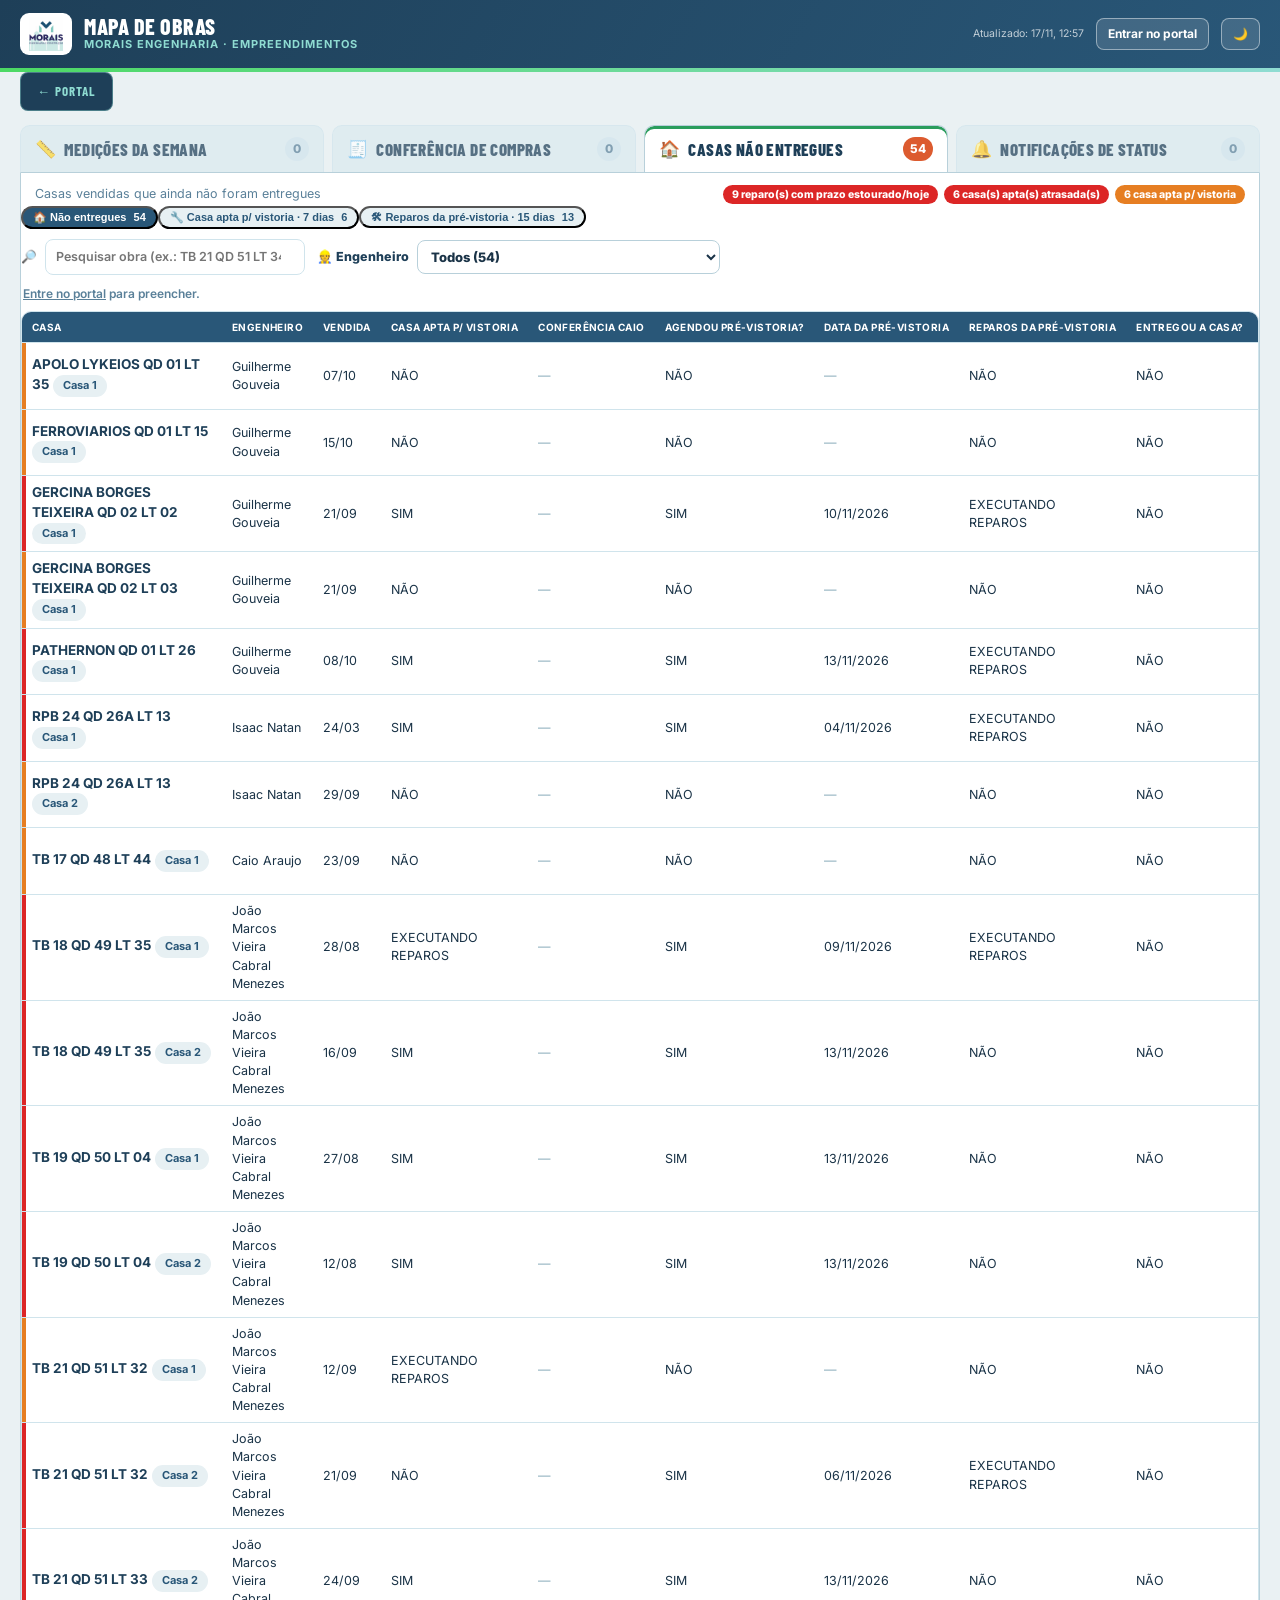
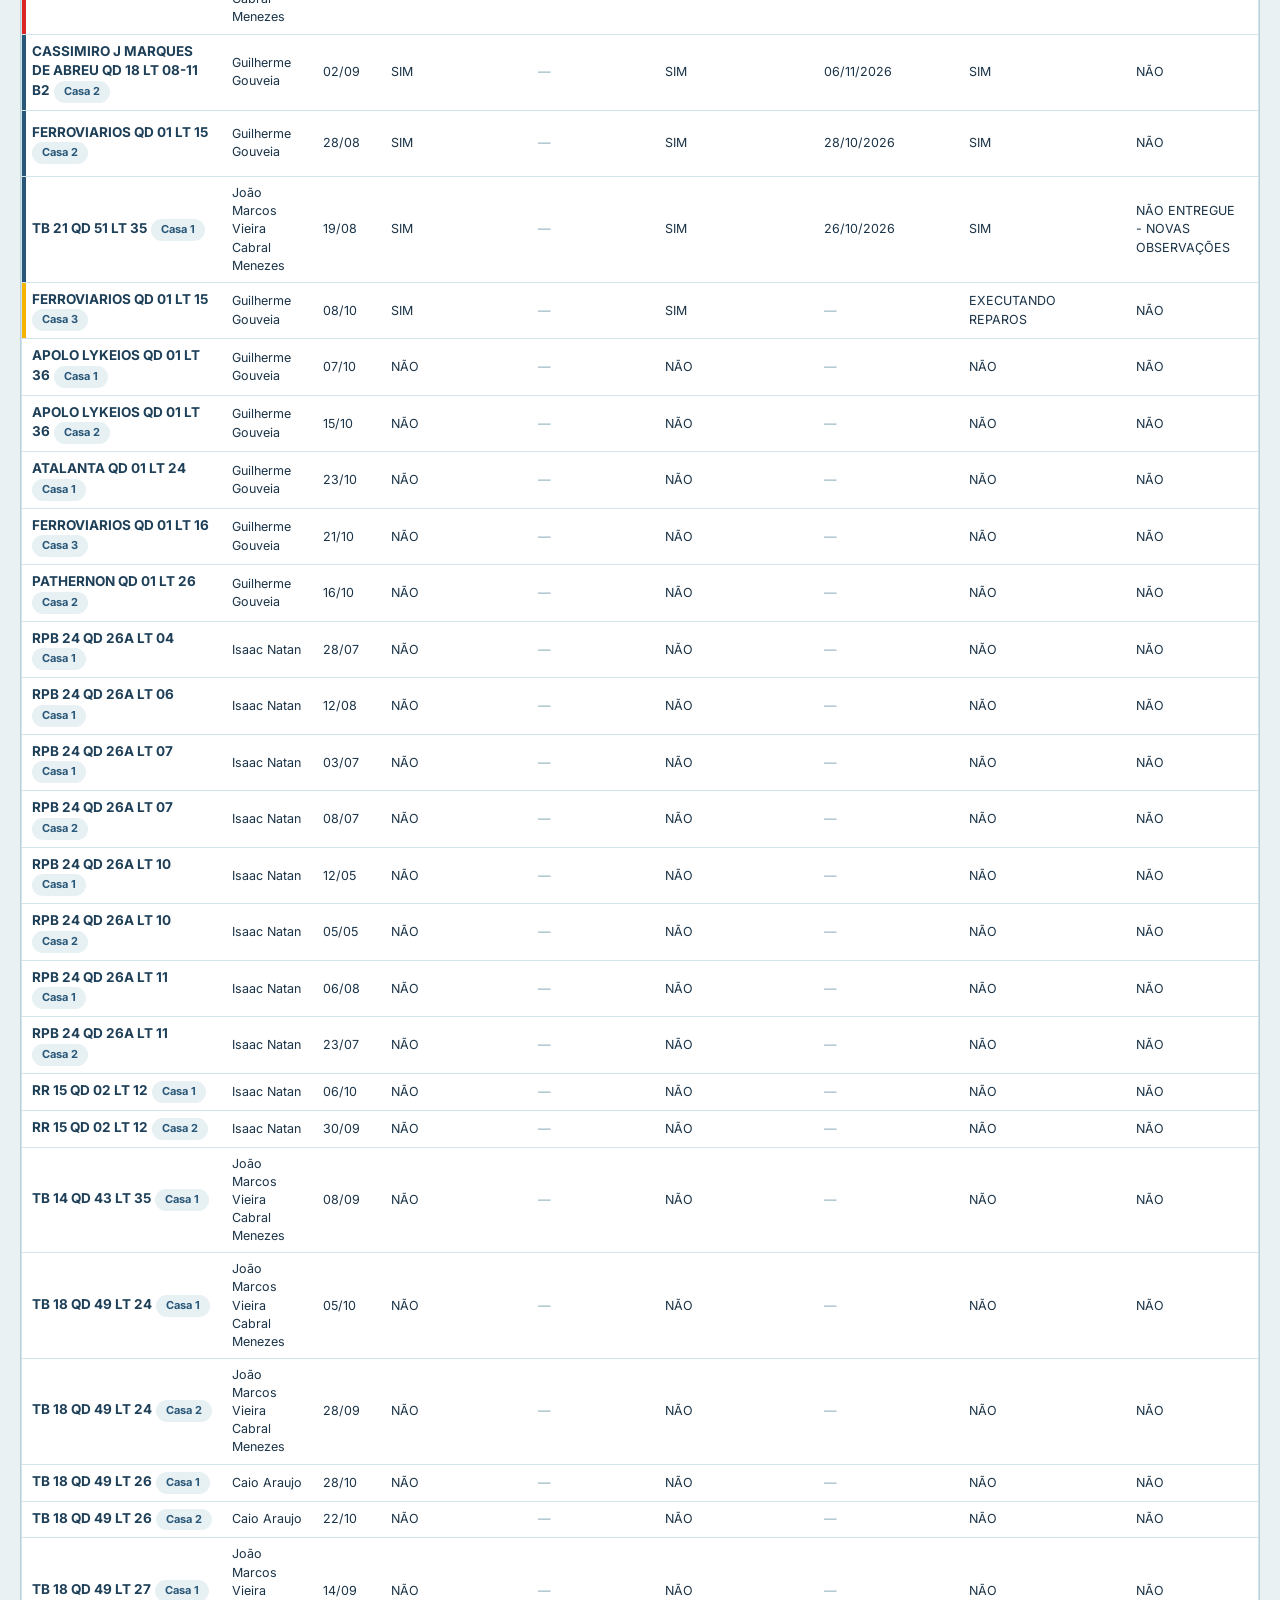
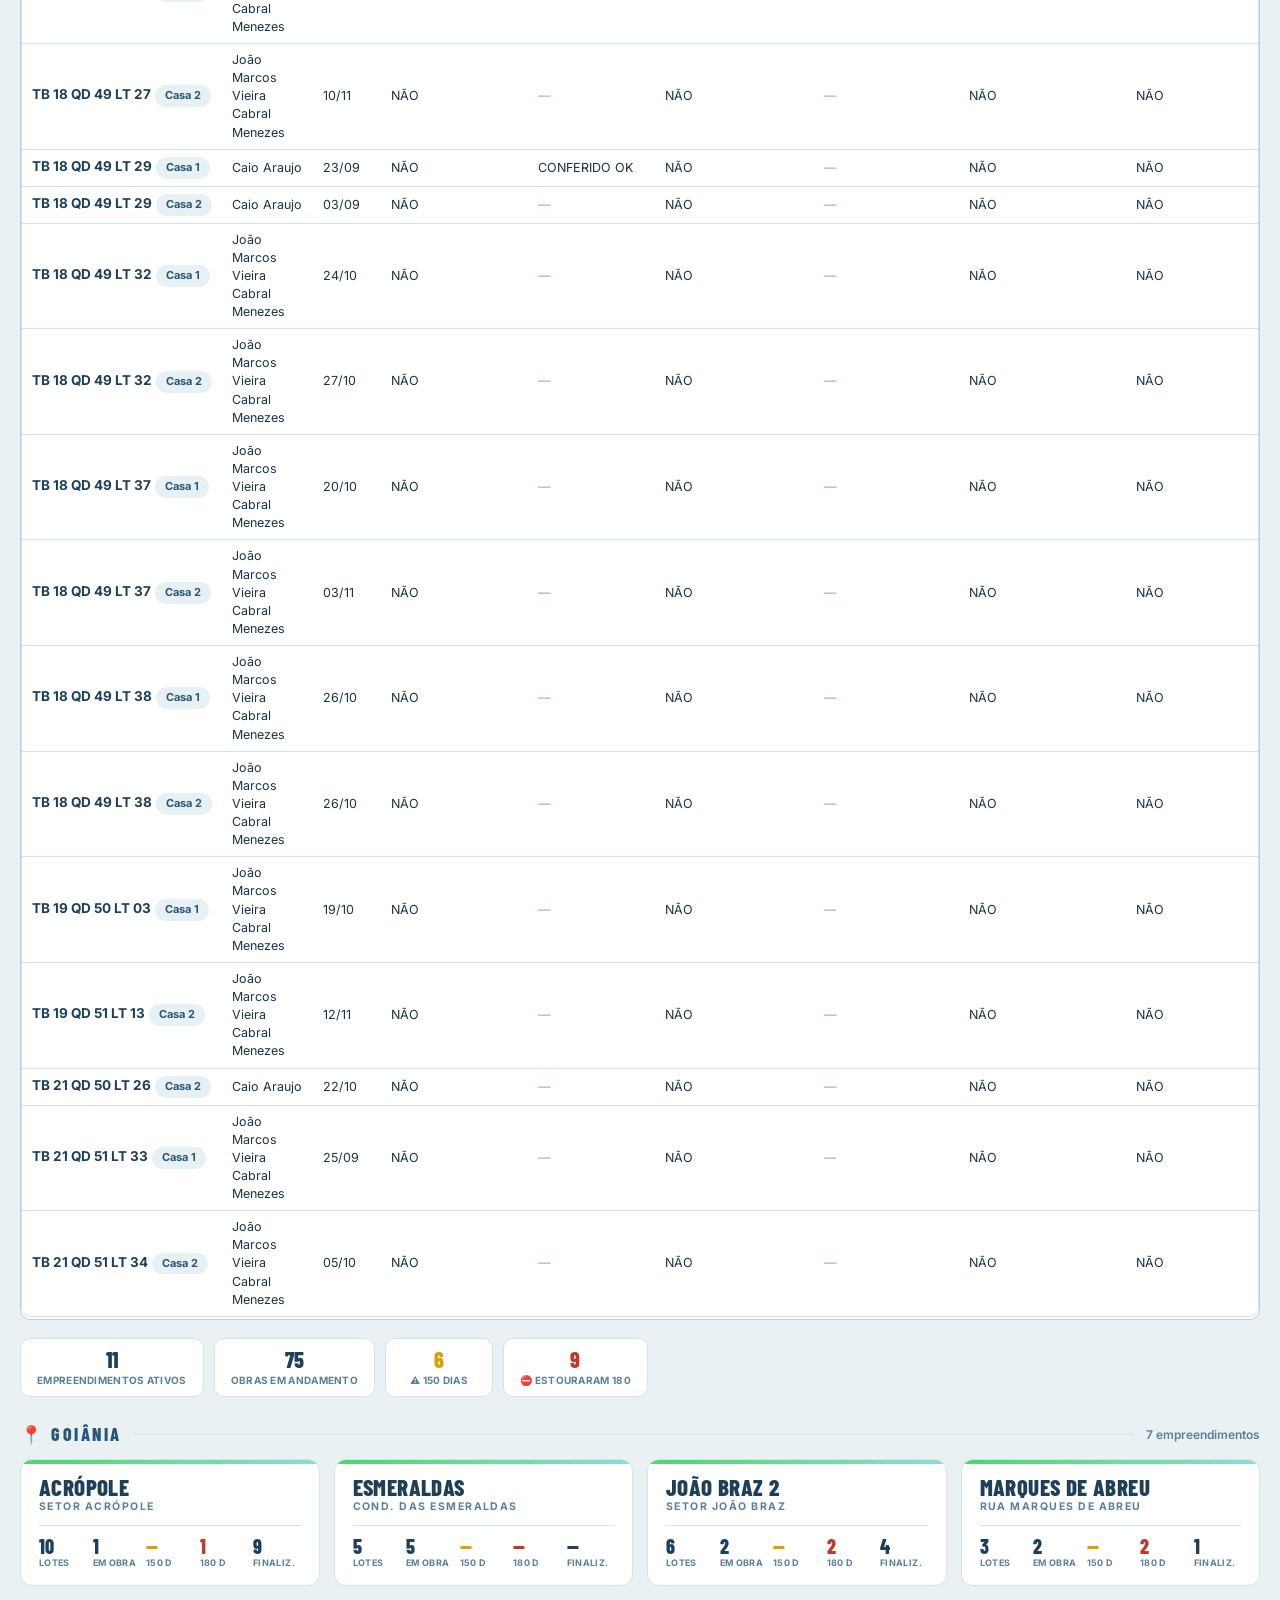
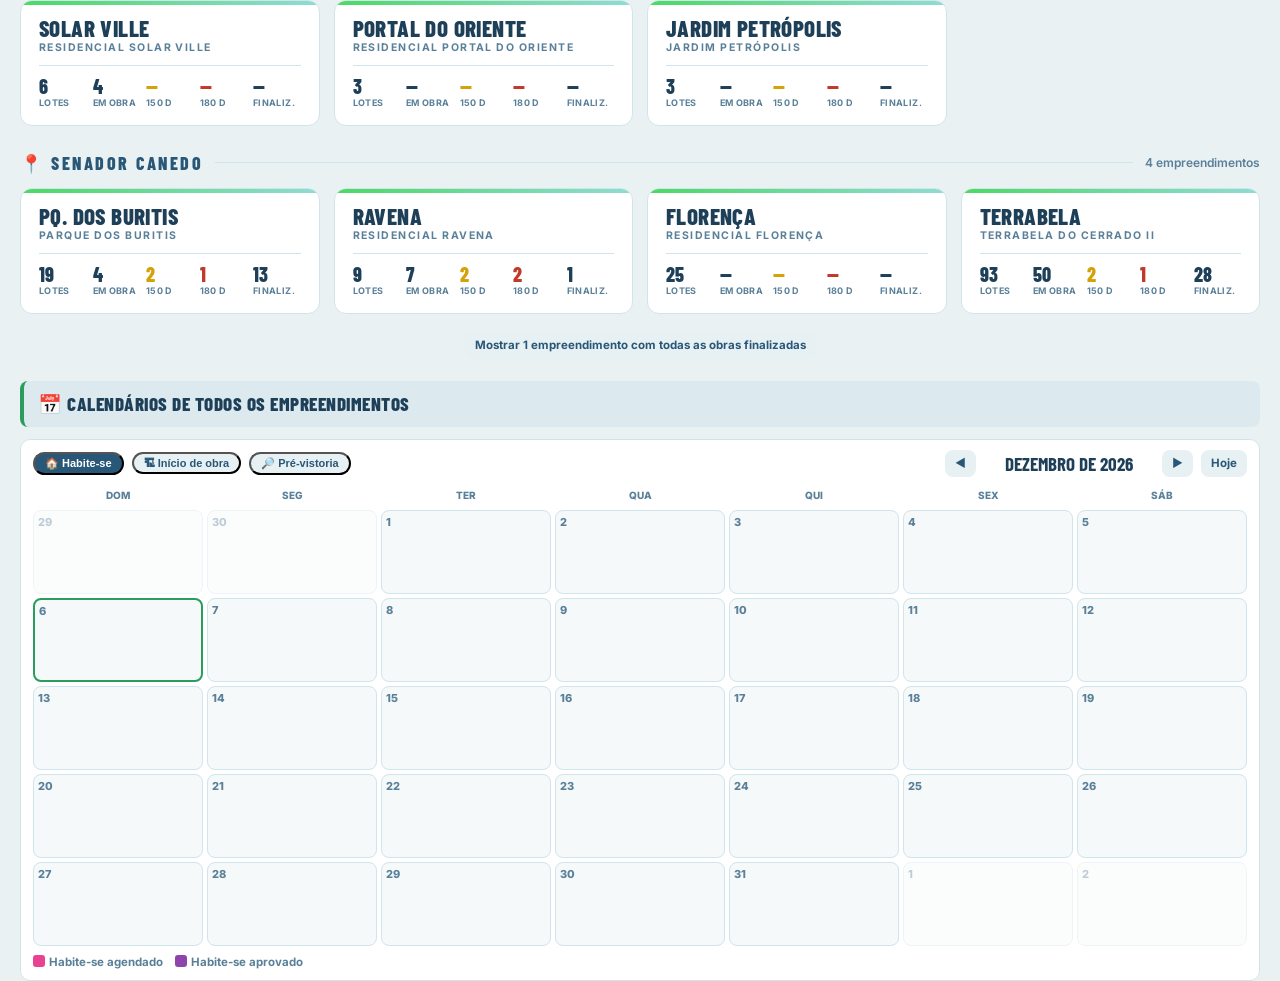
==== index.html @ d7108fbd "Índice: abas no topo com as pendências do engenheiro do login; OC só com SIM (+ desfazer) e instalaç" ====
<!DOCTYPE html>
<html lang="pt-BR">
<head>
<meta charset="utf-8">
<meta name="viewport" content="width=device-width, initial-scale=1, viewport-fit=cover">
<meta name="theme-color" content="#295778">
<script>(function(){try{var t=localStorage.getItem("morais_tema");document.documentElement.dataset.tema=(t==="escuro")?"escuro":"claro";}catch(e){}})();</script>
<link rel="manifest" href="manifest.json">
<link rel="icon" href="logo.png">
<title>Empreendimentos · Mapa de Obras · Morais</title>
<link rel="preconnect" href="https://fonts.googleapis.com">
<link href="https://fonts.googleapis.com/css2?family=Barlow+Condensed:wght@600;700;800&family=Inter:wght@400;500;600;700;800&display=swap" rel="stylesheet">
<link rel="stylesheet" href="mapa.css?v=7">
</head>
<body>
<header><div class="wrap hbar">
  <a class="logo" href="index.html" title="Empreendimentos"><img src="logo.png" alt="Morais"></a>
  <div><div class="htitle">Mapa de Obras</div><div class="hsub" id="h-emp">Morais Engenharia · Empreendimentos</div></div>
  <span class="hspace"></span>
  <span class="hupd" id="upd"></span>
  <span class="user" id="user"></span>
  <button class="hbt" id="btema" onclick="trocarTema()" title="Claro / escuro">🌙</button>
</div></header>
<main class="wrap">
  <div class="crumb">
    <a class="btn-voltar" href="https://devmoraiseng.github.io/PORTAL-MORAIS/">← Portal</a>
    <span class="pill" id="fila" style="display:none"></span>
  </div>
  <!-- 17/11/26: as 4 listas viraram ABAS no topo. Cada aba mostra o que está em aberto do engenheiro
       escolhido; quem entra com o login de engenheiro já cai nas DELE, na 1ª aba com pendência. -->
  <nav class="abas-topo" id="abas" role="tablist">
    <button type="button" role="tab" data-aba="med" onclick="MapaObras.aba('med')"><span class="ab-ic">📏</span><span class="ab-t">Medições da semana</span><span class="ab-n zero" id="med-n">0</span></button>
    <button type="button" role="tab" data-aba="oc" onclick="MapaObras.aba('oc')"><span class="ab-ic">🧾</span><span class="ab-t">Conferência de compras</span><span class="ab-n zero" id="oc-n">0</span></button>
    <button type="button" role="tab" data-aba="ent" onclick="MapaObras.aba('ent')"><span class="ab-ic">🏠</span><span class="ab-t" title="Casas vendidas e não entregues">Casas não entregues</span><span class="ab-n zero" id="ent-n">0</span></button>
    <button type="button" role="tab" data-aba="notif" onclick="MapaObras.aba('notif')"><span class="ab-ic">🔔</span><span class="ab-t">Notificações de status</span><span class="ab-n zero" id="notif-n">0</span></button>
  </nav>
  <section class="aba-pn" data-pn="med" style="display:none">
    <div class="aba-sub">Medições em aberto de todas as obras · <span id="med-sem"></span></div>
    <div class="med" id="med"><div class="vazio" style="border:0"><span class="load"></span> Carregando…</div></div>
  </section>
  <section class="aba-pn" data-pn="oc" style="display:none">
    <div class="med" id="oc"><div class="vazio" style="border:0"><span class="load"></span> Carregando…</div></div>
  </section>
  <section class="aba-pn" data-pn="ent" style="display:none">
    <div class="aba-sub">Casas vendidas que ainda não foram entregues <span class="dir" id="ent-chips"></span></div>
    <div id="ent"></div>
  </section>
  <section class="aba-pn" data-pn="notif" style="display:none">
    <div class="notif" id="notif"></div>
  </section>

  <div class="info-bar" id="resumo"></div>
  <div id="conteudo"><div class="vazio"><span class="load"></span> Carregando…</div></div>

  <div class="sec"><span class="cond">📅 Calendários de todos os empreendimentos</span></div>
  <div class="cal-box" id="cal"></div>
</main>
<script>
window.PAGINA = "indice";
/* Empreendimentos com mapa. "chaves": pedaços do SETOR no Notion.
   "setor": o MESMO CONFIG.setor da página do setor (é a chave com que as
   medições da semana são gravadas — 23/10/26).
   Setor novo = uma linha aqui + a página dele (copiar uma existente). */
window.SETORES = [
  { arq: "acropole.html", setor: "ACROPOLE",   nome: "Acrópole",         sub: "Setor Acrópole",           cidade: "Goiânia",        chaves: ["ACROPOLE"] },
  { arq: "esmeraldas.html", setor: "COND. DAS ESMERALDAS", nome: "Esmeraldas",       sub: "Cond. das Esmeraldas",     cidade: "Goiânia",        chaves: ["ESMERALDAS"] },
  { arq: "ipanema.html", setor: "IPANEMA",    nome: "Ipanema",          sub: "Setor Ipanema",            cidade: "Goiânia",        chaves: ["IPANEMA"] },
  { arq: "joaobraz.html", setor: "JOÃO BRAZ 2",   nome: "João Braz 2",      sub: "Setor João Braz",          cidade: "Goiânia",        chaves: ["JOAO BRAZ", "BRAZ"] },
  { arq: "marques.html", setor: "MARQUES DE ABREU",    nome: "Marques de Abreu", sub: "Rua Marques de Abreu",     cidade: "Goiânia",        chaves: ["MARQUES"] },
  { arq: "solarville.html", setor: "SOLAR VILLE", nome: "Solar Ville",      sub: "Residencial Solar Ville",  cidade: "Goiânia",        chaves: ["SOLAR"] },
  { arq: "portal_do_oriente.html", setor: "PORTAL DO ORIENTE", nome: "Portal do Oriente", sub: "Residencial Portal do Oriente", cidade: "Goiânia", chaves: ["ORIENTE"] },
  { arq: "jardim_petropolis.html", setor: "JARDIM PETROPOLIS", nome: "Jardim Petrópolis", sub: "Jardim Petrópolis",     cidade: "Goiânia",        chaves: ["PETROPOLIS", "PETRÓPOLIS"] },
  { arq: "buritis.html", setor: "PQ DOS BURITIS",    nome: "Pq. dos Buritis",  sub: "Parque dos Buritis",       cidade: "Senador Canedo", chaves: ["BURITIS"] },
  { arq: "ravena.html", setor: "RAVENA",     nome: "Ravena",           sub: "Residencial Ravena",       cidade: "Senador Canedo", chaves: ["RAVENA"] },
  { arq: "florenca.html", setor: "FLORENÇA",   nome: "Florença",         sub: "Residencial Florença",     cidade: "Senador Canedo", chaves: ["FLORENCA", "FLORENÇA"] },
  { arq: "terrabela.html", setor: "TERRABELA DO CERRADO",  nome: "Terrabela",        sub: "Terrabela do Cerrado II",  cidade: "Senador Canedo", chaves: ["TERRABELA"] }
];
</script>
<script src="mapa.js?v=9"></script>
</body>
</html>
---- mapa.css ----
/* =====================================================================
   MAPA DE OBRAS · Morais Engenharia — estilo único de todas as páginas
   (28/09/26). Mesmo sistema visual do PORTAL-MORAIS: cabeçalho em degradê
   azul com faixa verde/teal, fundo claro, cartões brancos, títulos em
   Barlow Condensed, textos em Inter. Tema escuro pela mesma chave do portal
   (morais_tema), então a escolha vale nos dois sites.
   ===================================================================== */
:root{
  --azul:#295778;--azul-esc:#1e3f58;--teal:#8FDCD2;--verde:#2a9d5c;--verde-btn:#4cd964;--verde-esc:#1a6b40;
  --bg:#EAF1F3;--bg2:#F5F9FA;--bg3:#dceaef;--border:#b8d0da;--border2:#d0e4ec;
  --text:#1a3347;--text3:#5a8099;--text4:#8aacbb;--orange:#E67E22;--verm:#c0392b;--amar:#d4a106;
  --sup:#fff;--sup2:#f7fbfc;
  /* cores de status do mapa (as mesmas de antes — o pessoal já conhece) */
  --c-nao-comprado:#b0bec5;--c-nao-iniciado:#e8c84a;--c-em-andamento:#4a90d9;--c-fin-prazo:#27c45e;
  --c-fin-sem-prazo:#00c9a7;--c-acima-prazo:#f57c00;--c-habite-agendado:#e84393;--c-habite-concluido:#8e44ad;
}
html[data-tema="escuro"]{
  --bg:#0f1c26;--bg2:#13232f;--bg3:#1a2e3c;--border:#2c4a5c;--border2:#23404f;
  --text:#e3eef4;--text3:#8fb3c6;--text4:#6d8fa2;--sup:#16293a;--sup2:#1a3042;
}
*{box-sizing:border-box}
html{background:var(--bg)}
body{margin:0;background:var(--bg);color:var(--text);font-family:Inter,-apple-system,"Segoe UI",Roboto,sans-serif;font-size:14px;line-height:1.45;min-height:100vh}
a{color:inherit}
.wrap{max-width:1440px;margin:0 auto;padding:0 20px}

/* ---------- cabeçalho (igual ao portal) ---------- */
header{background:linear-gradient(120deg,var(--azul-esc),var(--azul));position:relative;z-index:30}
header::after{content:"";display:block;height:4px;background:linear-gradient(90deg,var(--verde-btn),var(--teal))}
.hbar{display:flex;align-items:center;gap:12px;padding-top:13px;padding-bottom:13px;flex-wrap:wrap}
.logo{background:#fff;border-radius:9px;padding:4px 9px;display:inline-flex;align-items:center;text-decoration:none}.logo img{height:34px;display:block}
.htitle{font-family:'Barlow Condensed',sans-serif;font-weight:800;font-size:22px;color:#fff;letter-spacing:.5px;text-transform:uppercase;line-height:1}
.hsub{color:var(--teal);font-size:11px;font-weight:700;letter-spacing:1px;text-transform:uppercase}
.hspace{flex:1}
.hupd{font-size:10.5px;color:rgba(255,255,255,.72);white-space:nowrap;text-align:right}
.user{display:flex;align-items:center;gap:9px;color:#fff}.nome{font-weight:600;font-size:13px}
.badge{font-size:10px;font-weight:800;letter-spacing:.5px;padding:3px 8px;border-radius:20px;background:rgba(255,255,255,.18);color:#fff;text-transform:uppercase}.badge.adm{background:var(--verde-btn);color:#0c3f22}
.hbt{border:1px solid rgba(255,255,255,.45);background:rgba(255,255,255,.12);color:#fff;border-radius:8px;padding:6px 11px;font:inherit;font-weight:700;font-size:12px;cursor:pointer;text-decoration:none;white-space:nowrap}
.hbt:hover{background:rgba(255,255,255,.22)}

main{padding-top:20px;padding-bottom:60px}
.crumb{display:flex;align-items:center;gap:10px;margin-bottom:14px;flex-wrap:wrap}
.btn-voltar{display:inline-flex;align-items:center;gap:6px;background:var(--azul-esc);border:1px solid rgba(143,220,210,.4);border-radius:8px;padding:9px 16px;
  font-family:'Barlow Condensed',sans-serif;font-size:13px;font-weight:700;color:var(--teal);letter-spacing:.08em;text-transform:uppercase;cursor:pointer;text-decoration:none}
.btn-voltar:hover{background:#16303f}
.sec{display:flex;align-items:center;gap:10px;background:var(--bg3);border-left:4px solid var(--verde);border-radius:8px;padding:9px 14px;margin:22px 0 12px;flex-wrap:wrap}
.sec .cond{font-family:'Barlow Condensed',Inter,sans-serif;font-size:19px;font-weight:800;text-transform:uppercase;letter-spacing:.5px;color:var(--azul-esc)}
html[data-tema="escuro"] .sec .cond{color:var(--teal)}
.sec .qtd{background:var(--border2);color:var(--text3);border-radius:999px;padding:2px 10px;font-size:12px;font-weight:700}
.sec .dir{margin-left:auto;display:flex;gap:6px;align-items:center;flex-wrap:wrap}
.sec.clic{cursor:pointer;user-select:none}.sec .seta{font-size:12px;color:var(--text3);width:12px}
/* 16/10: abrir/fechar mais visível */
.sec.clic .seta{font-size:16px;color:var(--azul,#295778);width:16px}
.sec.clic:hover{filter:brightness(.97)}
.sec .tog{font-size:11px;font-weight:800;text-transform:uppercase;letter-spacing:.4px;color:var(--azul,#295778);background:var(--sup,#fff);border:1px solid var(--border2);border-radius:999px;padding:3px 10px}
.sec.fechada{margin-bottom:0}
html[data-tema="escuro"] .sec.clic .seta,html[data-tema="escuro"] .sec .tog{color:var(--teal,#8FDCD2)}

.info-bar{display:flex;gap:10px;flex-wrap:wrap;margin-bottom:14px}
.icard{background:var(--sup);border:1px solid var(--border2);border-radius:10px;padding:9px 16px;min-width:108px;text-align:center}
.icard.clic{cursor:pointer}.icard.clic:hover{border-color:var(--azul)}.icard.on{border-color:var(--azul);box-shadow:0 0 0 2px rgba(41,87,120,.18)}
.ival{font-family:'Barlow Condensed',sans-serif;font-weight:800;font-size:22px;color:var(--azul-esc);line-height:1}
html[data-tema="escuro"] .ival{color:#e7f3ff}
.ival.r{color:var(--verm)}.ival.a{color:var(--amar)}.ival.v{color:var(--verde)}
.ilab{font-size:10px;text-transform:uppercase;letter-spacing:.3px;color:var(--text3);font-weight:700;margin-top:3px}

.bt{border:0;border-radius:8px;padding:9px 14px;font:inherit;font-weight:700;font-size:12.5px;color:#fff;background:var(--verde);cursor:pointer;white-space:nowrap}
.bt:hover{filter:brightness(1.06)}.bt.az{background:var(--azul)}.bt.ghost{background:#e7f0f3;color:var(--azul)}
.bt-mini{padding:5px 10px;font-size:11.5px}
.pill{display:inline-block;padding:3px 10px;border-radius:20px;font-size:11px;font-weight:700;background:#e7f0f3;color:var(--azul);white-space:nowrap}
.pill.on{background:var(--azul);color:#fff}
select,input[type=text],input[type=date]{border:1.5px solid var(--border);border-radius:8px;padding:7px 9px;font:inherit;font-size:13px;background:var(--sup);color:var(--text);max-width:100%}
select:focus,input:focus{outline:none;border-color:var(--verde);box-shadow:0 0 0 3px rgba(76,217,100,.2)}
.vazio{padding:22px;text-align:center;color:var(--text3);font-size:13px;background:var(--sup);border:1px dashed var(--border2);border-radius:10px}
.load{display:inline-block;width:14px;height:14px;border:2px solid var(--border);border-top-color:var(--verde);border-radius:50%;animation:spin .7s linear infinite;vertical-align:-2px}
@keyframes spin{to{transform:rotate(360deg)}}

/* ---------- mapa + painel ---------- */
.mapa-linha{display:grid;grid-template-columns:minmax(0,1fr) 400px;gap:14px;align-items:start}
.mapa-box{position:relative;background:var(--sup);border:1px solid var(--border2);border-radius:12px;overflow:hidden;height:min(66vh,640px);min-height:360px}
.mapa-vp{position:absolute;inset:0;overflow:hidden;cursor:grab;background:#edf1f6;touch-action:none}
.mapa-vp.arrastando{cursor:grabbing}
.mapa-vp svg{position:absolute;left:0;top:0;display:block;max-width:none}
.busca-mapa{position:absolute;left:12px;top:12px;z-index:5;display:flex;align-items:center;gap:6px;background:var(--sup);border:1.5px solid var(--border);border-radius:8px;padding:0 10px;box-shadow:0 2px 10px rgba(0,0,0,.08)}
.busca-mapa input{border:0;box-shadow:none;padding:8px 2px;min-width:200px;background:transparent}
.zoom{position:absolute;right:12px;top:12px;z-index:5;display:flex;flex-direction:column;gap:3px;background:var(--sup);border:1px solid var(--border2);border-radius:8px;padding:4px;box-shadow:0 2px 10px rgba(0,0,0,.1)}
.zoom button{width:34px;height:34px;border:0;background:transparent;color:var(--azul-esc);font-size:18px;font-weight:800;border-radius:6px;cursor:pointer}
html[data-tema="escuro"] .zoom button{color:#e7f3ff}
.zoom button:hover{background:var(--bg3)}
#mapa-svg svg polygon:not(.lote){fill:#b0bec5;fill-opacity:.55;stroke:rgba(0,0,0,.35);stroke-width:2}
#mapa-svg .lote{stroke:rgba(20,40,60,.55);stroke-width:3;transition:fill-opacity .15s}
#mapa-svg .lote:hover{fill-opacity:.8!important}
#mapa-svg .lote.ativo{stroke:#0b2233;stroke-linejoin:round}
#mapa-svg .lote.apagado{opacity:.15}
/* bolinha de prazo: tamanho e contorno vêm do JS, proporcionais ao lote */
#mapa-svg .al-150{fill:#f5b400;stroke:#fff;pointer-events:none}
#mapa-svg .al-180{fill:#dc2626;stroke:#fff;pointer-events:none}

.painel{background:var(--sup);border:1px solid var(--border2);border-radius:12px;max-height:min(66vh,640px);min-height:360px;overflow:auto;position:sticky;top:10px}
.p-vazio{padding:40px 22px;text-align:center;color:var(--text3)}
.p-vazio b{display:block;font-size:30px;margin-bottom:8px}
.p-topo{background:linear-gradient(120deg,var(--azul-esc),var(--azul));color:#fff;padding:14px 16px;position:sticky;top:0;z-index:2}
.p-topo .end{font-family:'Barlow Condensed',sans-serif;font-weight:800;font-size:21px;letter-spacing:.4px;line-height:1.1;text-transform:uppercase}
.p-topo .lin{display:flex;gap:8px;align-items:center;flex-wrap:wrap;margin-top:6px}
.p-topo .ref{background:rgba(255,255,255,.16);border-radius:6px;padding:2px 8px;font-weight:800;font-size:12px}
.p-topo .x{position:absolute;right:10px;top:10px;background:rgba(255,255,255,.14);border:0;color:#fff;border-radius:7px;width:28px;height:28px;cursor:pointer;font-size:14px}
.st{display:inline-flex;align-items:center;gap:6px;border-radius:20px;padding:3px 10px;font-size:11px;font-weight:800;text-transform:uppercase;letter-spacing:.3px;background:#fff;color:#1a3347}
.st i{width:9px;height:9px;border-radius:50%;display:inline-block}
.p-corpo{padding:12px 14px 20px}
.p-sec{font-family:'Barlow Condensed',sans-serif;font-size:14px;font-weight:800;letter-spacing:.6px;text-transform:uppercase;color:var(--azul);margin:16px 0 7px;display:flex;align-items:center;gap:8px}
html[data-tema="escuro"] .p-sec{color:var(--teal)}
.p-sec .ok{margin-left:auto;font-family:Inter,sans-serif;font-size:11px;font-weight:700;letter-spacing:0;text-transform:none;color:var(--text3)}
.grade{display:grid;grid-template-columns:1fr 1fr;gap:8px 10px}
.campo{min-width:0}
.campo.cheio{grid-column:1/-1}
.campo label{display:block;font-size:10px;font-weight:800;letter-spacing:.4px;text-transform:uppercase;color:var(--text3);margin-bottom:3px}
.campo .v{font-size:13px;font-weight:600;color:var(--text);word-break:break-word}
.campo .v.vz{color:var(--text4);font-weight:500}
.campo select,.campo input{width:100%}
.campo.salvando select,.campo.salvando input{border-color:#F0C36D}
.campo.ok select,.campo.ok input{border-color:var(--verde)}
.campo.erro select,.campo.erro input{border-color:var(--verm)}
/* quadro em destaque: STATUS DA OBRA (preenchível) */
.destaque{border:2px solid var(--verde-btn);background:linear-gradient(180deg,rgba(76,217,100,.08),transparent 60%);border-radius:12px;padding:10px 12px 12px;margin-top:4px}
.destaque .p-sec{margin-top:2px;color:var(--verde-esc)}
html[data-tema="escuro"] .destaque .p-sec{color:var(--verde-btn)}
.prazo{margin-top:10px}
.prazo .barra{position:relative;height:10px;border-radius:10px;background:var(--bg3);overflow:hidden}
.prazo .barra i{position:absolute;left:0;top:0;bottom:0;border-radius:10px;background:var(--verde)}
.prazo .barra i.a{background:#f5b400}.prazo .barra i.r{background:#dc2626}
.prazo .marca{position:absolute;top:-2px;bottom:-2px;width:2px;background:var(--text3)}
.prazo .txt{display:flex;justify-content:space-between;font-size:11px;color:var(--text3);margin-top:4px;font-weight:600}
.aviso{border-radius:9px;padding:8px 11px;font-size:12.5px;font-weight:700;margin-top:10px}
.aviso.a{background:#fff6d6;color:#7a5a00;border:1px solid #f0d27a}
.aviso.r{background:#fde2de;color:#8f1d12;border:1px solid #f1a79c}
.aviso.i{background:#e7f0f3;color:var(--azul);border:1px solid var(--border2)}
.ck{display:flex;align-items:center;gap:8px;padding:5px 0;border-bottom:1px solid var(--border2);font-size:12.5px}
.ck:last-child{border-bottom:0}
.ck .ic{width:20px;height:20px;border-radius:6px;display:inline-flex;align-items:center;justify-content:center;font-weight:800;font-size:12px;flex:none}
.ck .ic.sim{background:rgba(42,157,92,.16);color:var(--verde-esc)}.ck .ic.nao{background:#f6dcd8;color:#9b2c2c}
.ck .ic.vz{background:var(--bg3);color:var(--text4)}.ck .ic.ou{background:#e6eefb;color:#2d5ea8}
.ck .val{margin-left:auto;font-size:10.5px;color:var(--text3)}
.venda{border:1px solid #f3c1bb;background:#fff7f6;border-radius:9px;padding:8px 10px;margin-bottom:7px}
html[data-tema="escuro"] .venda{background:#2a1c1c;border-color:#6b3a36}

/* ---------- legenda ---------- */
.legenda{display:flex;flex-wrap:wrap;gap:8px 14px;align-items:center;background:var(--sup);border:1px solid var(--border2);border-radius:10px;padding:9px 14px;margin-top:12px;font-size:12px;font-weight:700;color:var(--azul-esc)}
html[data-tema="escuro"] .legenda{color:#e7f3ff}
.legenda span{display:inline-flex;align-items:center;gap:6px}
.legenda i{display:inline-block;width:15px;height:15px;border-radius:4px}
.legenda i.bol{border-radius:50%;border:2px solid #fff;box-shadow:0 0 0 1px rgba(0,0,0,.2)}
.legenda .sep{width:1px;height:18px;background:var(--border2)}

/* ---------- notificações ---------- */
.notif{background:var(--sup);border:1px solid var(--border2);border-radius:10px;padding:10px 12px}
.notif .flt{display:flex;gap:6px;flex-wrap:wrap;margin-bottom:8px}
.ntf{display:grid;grid-template-columns:90px minmax(0,1fr) auto;gap:10px;align-items:center;padding:8px 6px;border-bottom:1px solid var(--border2);cursor:pointer;font-size:12.5px}
.ntf:last-child{border-bottom:0}
.ntf:hover{background:var(--bg2)}
.ntf .qd{color:var(--text3);font-size:11px;font-weight:700}
.ntf .o{min-width:0}
.ntf .o b{color:var(--azul-esc)}
html[data-tema="escuro"] .ntf .o b{color:#e7f3ff}
.ntf .o small{display:block;color:var(--text3);font-size:11px;white-space:nowrap;overflow:hidden;text-overflow:ellipsis}
.ntf .mud{display:flex;align-items:center;gap:5px;flex-wrap:wrap;justify-content:flex-end}
.chip{display:inline-block;border-radius:20px;padding:2px 9px;font-size:10.5px;font-weight:800;color:#fff;white-space:nowrap}
.nb{display:inline-flex;align-items:center;justify-content:center;min-width:20px;height:20px;border-radius:20px;background:var(--verm);color:#fff;font:800 11px Inter,sans-serif;padding:0 6px}
.nb.zero{background:var(--border);color:var(--text3)}

/* ---------- medições ---------- */
.med{background:var(--sup);border:1px solid var(--border2);border-radius:10px;overflow:hidden}
.med table{width:100%;border-collapse:collapse;font-size:13px}
.med th{background:var(--azul);color:#fff;text-align:left;padding:9px 12px;font-size:10px;letter-spacing:.4px;text-transform:uppercase}
.med td{padding:8px 12px;border-top:1px solid var(--border2)}
.med td.end{font-weight:700;color:var(--azul-esc);cursor:pointer}
html[data-tema="escuro"] .med td.end{color:#e7f3ff}
.med td.end:hover{text-decoration:underline}
.med select{min-width:210px;border-left:6px solid var(--mc,#9aaac5)}
.med .quem{font-size:11px;color:var(--text3)}
/* 23/10/26: medição por contrato (Mais Controle) + filtro por engenheiro */
.med-barra{display:flex;flex-wrap:wrap;gap:10px;align-items:center;padding:9px 12px;border-bottom:1px solid var(--border2);background:var(--bg2,transparent)}
.med-flt{display:flex;gap:6px;flex-wrap:wrap;width:100%}
.med-flt .pill{border:0;cursor:pointer;font:inherit;font-size:11.5px;font-weight:800;padding:5px 12px}
.med .chip.st-contr{font-size:9.5px;padding:1px 7px;vertical-align:1px;margin-left:2px}
/* 29/10: status da obra, filtros e link para o contrato no MC */
.med .chip.st-obra{font-size:9.5px;padding:1px 7px;margin-top:3px;font-weight:700}
.med-flt2{display:flex;flex-wrap:wrap;gap:8px 12px;align-items:center;width:100%}
.med-flt2 .en-sel select{min-width:160px;max-width:260px}
.med .mc-lnk{display:inline-block;margin-left:6px;padding:1px 8px;border-radius:12px;border:1px solid var(--border);color:var(--azul);font-weight:700;font-size:10.5px;text-decoration:none;white-space:nowrap}
.med .mc-lnk:hover{background:var(--azul);color:#fff}
html[data-tema="escuro"] .med .mc-lnk{color:#cfe3f5}
.med-barra .en-sel{display:flex;align-items:center;gap:6px;font-size:12px;font-weight:700;color:var(--text2)}
.med-barra .en-sel select{min-width:220px;border-left:1px solid var(--border2)}
.med-busca{flex:1;min-width:200px;padding:7px 10px;border:1px solid var(--border2);border-radius:8px;font:inherit;font-size:13px;background:var(--sup);color:var(--text)}
.med tr.med-obra td{border-top:2px solid var(--border)}
.med td b{color:var(--text)}

/* ---------- entregas (casas vendidas e não entregues) ---------- */
.ent-lista{display:grid;grid-template-columns:repeat(auto-fill,minmax(440px,1fr));gap:10px}
.entrega{background:var(--sup);border:1px solid var(--border2);border-left:5px solid var(--border);border-radius:10px;padding:10px 12px}
.entrega.p-r,.entrega.p-h{border-left-color:#dc2626;background:linear-gradient(90deg,rgba(220,38,38,.06),transparent 40%)}
.entrega.p-w,.entrega.na{border-left-color:#E67E22}
.entrega.p-a{border-left-color:#f5b400}.entrega.p-ok{border-left-color:var(--verde)}.entrega.p-i{border-left-color:var(--azul)}
.en-top{display:flex;align-items:center;gap:8px;flex-wrap:wrap}
.en-end{color:var(--azul-esc);cursor:pointer;font-size:13.5px}
html[data-tema="escuro"] .en-end{color:#e7f3ff}
.en-end:hover{text-decoration:underline}
.en-mini{font-size:11.5px;color:var(--text3);font-weight:600}
.en-al{display:flex;gap:6px;flex-wrap:wrap;margin:7px 0 2px}
.en-al .chip{white-space:normal}
.chip.en-r,.chip.en-h{background:#dc2626}.chip.en-w{background:#E67E22}.chip.en-a{background:#d4a106}.chip.en-ok{background:var(--verde)}.chip.en-i{background:var(--azul)}
.grade.g3{grid-template-columns:repeat(3,minmax(0,1fr));margin-top:8px}
.grade.en-g{grid-template-columns:repeat(auto-fill,minmax(132px,1fr));margin-top:8px}
.en-abas{margin:0 0 10px}.en-abas .pill b{margin-left:4px}
.en-eng{font-family:'Barlow Condensed',sans-serif;font-weight:800;font-size:16px;letter-spacing:.3px;text-transform:uppercase;color:var(--azul-esc);margin:14px 0 7px;display:flex;align-items:center;gap:8px}
html[data-tema="escuro"] .en-eng{color:var(--teal)}
.en-eng .qtd{background:var(--border2);color:var(--text3);border-radius:999px;padding:1px 9px;font-size:12px;font-family:Inter,sans-serif}
.notif-exp{font-size:12px;color:var(--text3);margin:0 2px 8px;line-height:1.45}
.cal .ev.pv,.cal-lista .ev.pv{background:#2d8a8a}.cal .ev.pv-w,.cal-lista .ev.pv-w{background:#E67E22}
.cal .ev.pv-r,.cal .ev.pv-h,.cal-lista .ev.pv-r,.cal-lista .ev.pv-h{background:#dc2626}.cal .ev.pv-ok,.cal-lista .ev.pv-ok{background:#27c45e}
.en-info{font-size:12px;color:var(--text3);margin:0 2px 8px;font-weight:600}
.painel .entrega{margin-bottom:8px}.painel .grade.g3{grid-template-columns:1fr 1fr}

/* entregas em tabela alinhada (28/09 noite) */
.en-barra{display:flex;align-items:center;justify-content:space-between;gap:10px;flex-wrap:wrap;margin-bottom:10px}
.en-barra .en-abas{margin:0}
.en-sel{display:inline-flex;align-items:center;gap:8px;font-size:12.5px;font-weight:800;color:var(--azul-esc)}
html[data-tema="escuro"] .en-sel{color:#e7f3ff}
.en-sel select{min-width:220px}
.en-dir{display:flex;align-items:center;gap:12px;flex-wrap:wrap}
.en-busca input{min-width:260px;padding:8px 10px;border:1px solid var(--border2);border-radius:8px;font:inherit;font-weight:600;background:var(--sup);color:inherit}
.en-wrap{background:var(--sup);border:1px solid var(--border2);border-radius:10px;overflow:auto}
.ent-tab{width:100%;border-collapse:collapse;font-size:12.5px}
.ent-tab th{background:var(--azul);color:#fff;text-align:left;padding:8px 10px;font-size:10px;letter-spacing:.4px;text-transform:uppercase;white-space:nowrap;position:sticky;top:0}
.ent-tab td{padding:7px 10px;border-top:1px solid var(--border2);vertical-align:middle}
.ent-tab td select,.ent-tab td input{width:100%;min-width:118px;padding:5px 7px;font-size:12.5px}
.ent-tab tr.p-r td:first-child,.ent-tab tr.p-h td:first-child{box-shadow:inset 4px 0 #dc2626}
.ent-tab tr.p-w td:first-child,.ent-tab tr.na td:first-child{box-shadow:inset 4px 0 #E67E22}
.ent-tab tr.p-a td:first-child{box-shadow:inset 4px 0 #f5b400}.ent-tab tr.p-ok td:first-child{box-shadow:inset 4px 0 var(--verde)}
.ent-tab td:first-child{min-width:200px}
.ent-tab .en-sit{min-width:220px}.ent-tab .en-sit .chip{white-space:normal;display:inline-block;margin:1px 0}
.ent-tab .vz{color:var(--text4)}

/* ---------- calendários ---------- */
.cal-box{background:var(--sup);border:1px solid var(--border2);border-radius:10px;padding:10px 12px}
.cal-top{display:flex;align-items:center;gap:8px;flex-wrap:wrap;margin-bottom:8px}
.cal-top b{font-family:'Barlow Condensed',sans-serif;font-size:19px;text-transform:uppercase;color:var(--azul-esc);min-width:170px;text-align:center}
html[data-tema="escuro"] .cal-top b{color:var(--teal)}
.cal{display:grid;grid-template-columns:repeat(7,minmax(0,1fr));gap:4px}
.cal .dw{font-size:10px;font-weight:800;text-transform:uppercase;color:var(--text3);text-align:center;padding:3px}
.cal .dia{background:var(--bg2);border:1px solid var(--border2);border-radius:8px;min-height:84px;padding:4px;font-size:11px;overflow:hidden}
.cal .dia.fora{opacity:.4}.cal .dia.hj{border:2px solid var(--verde)}
.cal .dn{font-weight:800;color:var(--text3);margin-bottom:2px}
.cal-lista .ev{display:inline-block;max-width:100%;margin:2px 5px 2px 0;border-radius:5px;padding:3px 8px;cursor:pointer;font-weight:700;font-size:11.5px;color:#fff;white-space:normal}
.cal .ev{display:block;border-radius:5px;padding:2px 5px;margin-bottom:2px;white-space:nowrap;overflow:hidden;text-overflow:ellipsis;cursor:pointer;font-weight:700;font-size:10.5px;color:#fff}
.cal .ev.hab,.cal-lista .ev.hab{background:#e84393}.cal .ev.hab.ok,.cal-lista .ev.hab.ok{background:#8e44ad}
.cal .ev.ini,.cal-lista .ev.ini{background:#4a90d9}.cal .ev.prev,.cal-lista .ev.prev{background:#fff;color:#1f4f8a;border:1.5px dashed #4a90d9}
.cal-leg{display:flex;gap:12px;flex-wrap:wrap;font-size:11.5px;color:var(--text3);font-weight:700;margin-top:8px}
.cal-leg i{display:inline-block;width:12px;height:12px;border-radius:3px;vertical-align:-1px;margin-right:4px}

/* ---------- índice ---------- */
.cidade{display:flex;align-items:center;gap:12px;margin:24px 0 12px}
.cidade .nm{font-family:'Barlow Condensed',sans-serif;font-size:18px;font-weight:800;letter-spacing:.14em;text-transform:uppercase;color:var(--azul)}
html[data-tema="escuro"] .cidade .nm{color:var(--teal)}
.cidade .ln{flex:1;height:1px;background:var(--border2)}
.cidade .ct{font-size:12px;color:var(--text3);font-weight:600}
.grade-emp{display:grid;grid-template-columns:repeat(auto-fill,minmax(250px,1fr));gap:14px}
.emp{background:var(--sup);border:1px solid var(--border2);border-radius:12px;padding:16px 18px;text-decoration:none;color:var(--text);display:flex;flex-direction:column;gap:10px;position:relative;overflow:hidden;transition:transform .15s,box-shadow .15s,border-color .15s}
.emp::before{content:"";position:absolute;left:0;right:0;top:0;height:4px;background:linear-gradient(90deg,var(--verde-btn),var(--teal))}
.emp:hover{transform:translateY(-3px);box-shadow:0 10px 28px rgba(20,50,70,.15);border-color:var(--verde)}
.emp .nm{font-family:'Barlow Condensed',sans-serif;font-size:23px;font-weight:800;text-transform:uppercase;letter-spacing:.4px;color:var(--azul-esc);line-height:1}
html[data-tema="escuro"] .emp .nm{color:#e7f3ff}
.emp .sub{font-size:10.5px;font-weight:700;letter-spacing:.14em;text-transform:uppercase;color:var(--text3)}
.emp .nums{display:grid;grid-template-columns:repeat(5,minmax(0,1fr));gap:6px;border-top:1px solid var(--border2);padding-top:10px;margin-top:auto}
.emp .nums div{display:flex;flex-direction:column}
.emp .nums b{font-family:'Barlow Condensed',sans-serif;font-size:20px;font-weight:800;color:var(--azul-esc);line-height:1}
html[data-tema="escuro"] .emp .nums b{color:#e7f3ff}
.emp .nums b.r{color:var(--verm)}.emp .nums b.a{color:var(--amar)}
.emp .nums span{font-size:9px;font-weight:700;letter-spacing:.04em;text-transform:uppercase;color:var(--text3);white-space:nowrap}
.emp.fin{opacity:.6}
.tooltip{position:fixed;z-index:999;background:#10283a;color:#fff;border-radius:8px;padding:7px 10px;font-size:12px;pointer-events:none;display:none;max-width:280px;box-shadow:0 6px 18px rgba(0,0,0,.3)}
.toast{position:fixed;left:50%;bottom:22px;transform:translateX(-50%) translateY(120px);background:#1f3b57;color:#fff;padding:10px 16px;border-radius:10px;font-size:13px;font-weight:600;z-index:9999;transition:transform .25s;box-shadow:0 6px 18px rgba(0,0,0,.25);max-width:92vw}
.toast.on{transform:translateX(-50%) translateY(0)}

@media(max-width:1100px){ .mapa-linha{grid-template-columns:1fr} .painel{position:static;max-height:none} }
@media(max-width:760px){
  .ent-tab,.ent-tab tbody,.ent-tab tr,.ent-tab td{display:block;width:100%}
  .ent-tab tr:first-child{display:none}
  .ent-tab tr{border-top:1px solid var(--border2);padding:8px 10px}
  .ent-tab td{border:0;padding:3px 0;display:grid;grid-template-columns:130px 1fr;gap:8px;align-items:center}
  .ent-tab td::before{content:attr(data-l);font-size:10px;font-weight:800;text-transform:uppercase;color:var(--text3)}
  .ent-tab td:first-child{display:flex;flex-wrap:wrap;align-items:center;gap:8px}.ent-tab td:first-child::before{content:none}
  .en-sel select{min-width:0;width:100%} .en-sel{width:100%} .en-dir{width:100%} .en-busca input{min-width:0;width:100%}
}
@media(max-width:640px){ .wrap{padding:0 12px} .hbar{gap:8px} .htitle{font-size:19px} .info-bar{display:grid;grid-template-columns:repeat(3,minmax(0,1fr));gap:7px} .icard{min-width:0;padding:8px 6px} .ilab{font-size:9px} .mapa-box{height:58vh;min-height:320px} .busca-mapa{right:58px} .busca-mapa input{min-width:0;width:100%} .sec .cond{font-size:17px} .med select{min-width:0;width:100%} .med-barra .en-sel{width:100%} .med-barra .en-sel select{min-width:0;flex:1} .med-flt2 .en-sel select{max-width:none} .med table, .med tbody, .med tr, .med td{display:block;width:100%} .med thead{display:none} .med td{border-top:0;padding:4px 12px} .med tr{border-top:1px solid var(--border2);padding:6px 0} .med tr.med-obra{border-top:2px solid var(--border)} .p-topo .end{font-size:19px} .ent-lista{grid-template-columns:1fr} .grade.g3,.grade.en-g{grid-template-columns:1fr 1fr} .hbt{padding:5px 8px;font-size:11px} .ntf{grid-template-columns:1fr} .ntf .mud{justify-content:flex-start} .hupd{display:none} }

/* 07/10/2026: calendário mostra o ENDEREÇO completo (não a REF.) — quebra linha em vez de cortar com "…" */
.cal .ev{white-space:normal;overflow:visible;text-overflow:clip;line-height:1.25;overflow-wrap:anywhere}

/* ---------- 16/10/26: vistorias de entrega, observações e mapa de casas ---------- */
.modo-mapa{display:inline-flex;background:var(--sup);border:1px solid var(--border2);border-radius:999px;padding:3px;gap:2px}
.modo-mapa button{border:0;background:none;border-radius:999px;padding:5px 12px;font:inherit;font-size:12px;font-weight:800;color:var(--text3);cursor:pointer}
.modo-mapa button.on{background:var(--azul);color:#fff}
#mapa-casas svg polygon,#mapa-casas svg path,#mapa-casas svg rect{stroke:rgba(20,40,60,.55);stroke-width:3;transition:fill-opacity .15s}
#mapa-casas svg [id]:hover{fill-opacity:.85!important}
#mapa-casas svg .ativo{stroke:#0b2233;stroke-width:8}
#mapa-casas svg .apagado{opacity:.15}
.casas-carregando{position:absolute;inset:0;z-index:4;display:flex;align-items:center;justify-content:center;gap:8px;background:rgba(255,255,255,.75);font-weight:700;color:var(--azul-esc)}
html[data-tema="escuro"] .casas-carregando{background:rgba(15,28,38,.8);color:#e7f3ff}
.legenda .leg-tit{font-family:'Barlow Condensed',sans-serif;text-transform:uppercase;letter-spacing:.4px}
.legenda .leg-tot{display:inline-flex;gap:12px;flex-wrap:wrap;font-weight:600}.legenda .leg-tot b{margin-left:3px}
.casa-card{border:1px solid var(--border2);border-radius:10px;padding:10px 12px;margin-bottom:9px;background:var(--sup2)}
.casa-card .cc-top{display:flex;align-items:center;gap:8px;margin-bottom:6px}.casa-card .cc-top b{font-size:14px}
.casa-card .cc-bts{display:flex;gap:6px;flex-wrap:wrap;margin-top:8px}
.vist-bt{white-space:nowrap}
.obs-bt{border:1px dashed var(--border);background:var(--sup2);color:var(--text);border-radius:7px;padding:5px 8px;font:inherit;font-size:12px;text-align:left;cursor:pointer;max-width:240px;overflow:hidden;text-overflow:ellipsis;white-space:nowrap;width:100%}
.obs-bt.vz{color:var(--text3)}
.og-jan{position:fixed;inset:0;z-index:9200;background:rgba(10,25,35,.55);display:none;align-items:center;justify-content:center;padding:14px}
.og-jan.on{display:flex}
.og-jan-c{background:var(--sup);color:var(--text);border-radius:12px;width:min(620px,100%);padding:16px;box-shadow:0 14px 40px rgba(0,0,0,.35)}
.og-jan-t{font-family:'Barlow Condensed',sans-serif;font-weight:800;font-size:19px;text-transform:uppercase;letter-spacing:.4px;color:var(--azul-esc)}
html[data-tema="escuro"] .og-jan-t{color:var(--teal)}
.og-jan-s{font-size:12px;color:var(--text3);font-weight:700;margin:2px 0 10px}
.og-jan textarea{width:100%;border:1.5px solid var(--border);border-radius:8px;padding:9px 10px;font:inherit;font-size:14px;line-height:1.5;background:var(--sup);color:var(--text);resize:vertical}
.og-jan-b{display:flex;gap:8px;justify-content:flex-end;margin-top:10px}
.chip.en-i{background:var(--azul)}
.ent-tab tr.p-i td:first-child{box-shadow:inset 4px 0 var(--azul)}
html[data-tema="escuro"] .bt.ghost{background:#1c3b4d;color:#8fd3ee}
html[data-tema="escuro"] .pill{background:#1c3b4d;color:#cfe6f2}
html[data-tema="escuro"] .pill.on{background:var(--azul);color:#fff}
html[data-tema="escuro"] .mapa-vp{background:#1a2e3c}
@media(max-width:760px){.obs-bt{max-width:none}}
/* 16/10 (tarde): vistorias e documentos dentro do painel do mapa de casas */
.casa-card .cc-vt{font-size:11px;font-weight:800;color:var(--text3);text-transform:uppercase;letter-spacing:.5px;margin:12px 0 6px}
.casa-card .vist-in{font-size:13px}
.casa-card .vist-in .ct{margin:8px 0 6px}
.casa-card .vist-in .info{margin-bottom:8px}
.casa-card .vist-in .lst{padding:8px 10px}
.casa-card .vist-in .bt{padding:6px 11px;font-size:12px}
/* 22/10/26: botão do modelo 3D no topo do painel do lote */
.p-topo .b3d{display:inline-flex;align-items:center;gap:6px;margin-top:9px;background:#fff;color:var(--azul-esc);border-radius:8px;
  padding:7px 12px;font-weight:800;font-size:12.5px;text-decoration:none;box-shadow:0 2px 8px rgba(0,0,0,.18)}
.p-topo .b3d:hover{background:var(--teal,#8FDCD2)}
/* 04/11/26 — observações da conferência com histórico (data, hora e quem escreveu) */
.obs-hist{max-height:260px;overflow:auto;border:1px solid var(--border);border-radius:8px;padding:6px 10px;margin:0 0 8px;background:var(--bg2,#F2F7F9)}
.obs-h-it{padding:7px 0;border-top:1px dashed var(--border)}
.obs-h-it:first-child{border-top:0}
.obs-h-q{font-size:11px;font-weight:800;color:var(--text3);letter-spacing:.2px}
.obs-h-t{font-size:13.5px;white-space:pre-wrap;overflow-wrap:anywhere;margin-top:2px}
.obs-h-vz{font-size:12.5px;color:var(--text3);padding:6px 0}

/* 16/11/26: conferência de compras (OC) */
.oc-tab{overflow-x:auto}
.oc-bts{display:flex;gap:6px}
.oc-bts .bt.off{opacity:.75}
.oc-bts .bt.on{box-shadow:0 0 0 2px rgba(0,0,0,.12) inset}
#oc-n.alerta{background:#dc5b2f;color:#fff}
#oc td a{color:var(--azul);font-weight:700}
html[data-tema="escuro"] #oc td a{color:#8FDCD2}
#oc tr.oc-nf td{background:#fde3df}
#oc tr.oc-nf td:first-child{box-shadow:inset 4px 0 0 #c0392b}
html[data-tema="escuro"] #oc tr.oc-nf td{background:#4a2420}
.oc-nf-chip{background:#c0392b;margin-top:4px}

/* 17/11/26: as 4 listas do índice viraram abas no topo (cada uma com o que está em aberto do engenheiro) */
.abas-topo{display:grid;grid-template-columns:repeat(4,minmax(0,1fr));gap:8px;margin:14px 0 0}
.abas-topo button{display:flex;align-items:center;gap:8px;min-width:0;cursor:pointer;text-align:left;
  background:var(--bg3);color:var(--azul-esc);border:1px solid var(--border2);border-bottom:0;border-radius:10px 10px 0 0;
  padding:11px 14px;font-family:'Barlow Condensed',Inter,sans-serif;font-size:17px;font-weight:800;text-transform:uppercase;letter-spacing:.4px;opacity:.72}
.abas-topo button:hover{opacity:1}
.abas-topo button.on{opacity:1;background:var(--sup);border-color:var(--border);box-shadow:inset 0 3px 0 var(--verde)}
.abas-topo .ab-t{flex:1;min-width:0;overflow:hidden;text-overflow:ellipsis;white-space:nowrap}
.abas-topo .ab-ic{font-size:17px}
.abas-topo .ab-n{display:inline-flex;align-items:center;justify-content:center;min-width:24px;height:24px;border-radius:24px;padding:0 7px;
  background:#dc5b2f;color:#fff;font:800 12px Inter,sans-serif;letter-spacing:0}
.abas-topo .ab-n.zero{background:var(--border2);color:var(--text3)}
html[data-tema="escuro"] .abas-topo button{color:var(--teal)}
.aba-pn{background:var(--sup);border:1px solid var(--border);border-radius:0 0 10px 10px;padding:4px 0 2px;margin-bottom:18px}
.aba-pn>.med,.aba-pn>.notif,.aba-pn>#ent{border:0;margin:0}
.aba-sub{display:flex;align-items:center;gap:8px;flex-wrap:wrap;padding:8px 14px 2px;font-size:12.5px;color:var(--text3)}
.aba-sub .dir{margin-left:auto;display:flex;gap:6px;flex-wrap:wrap}
.oc-sim{background:#27a35e!important;color:#fff;min-width:64px}
.oc-desf{font-size:11.5px;color:var(--text3);align-self:center;text-decoration:underline}
@media(max-width:900px){ .abas-topo{grid-template-columns:repeat(2,minmax(0,1fr))} .abas-topo button{border-radius:10px;border-bottom:1px solid var(--border2)} .abas-topo button.on{border-color:var(--verde)} .aba-pn{border-radius:10px;margin-top:8px} }
@media(max-width:640px){ .abas-topo button{font-size:15px;padding:9px 10px} }
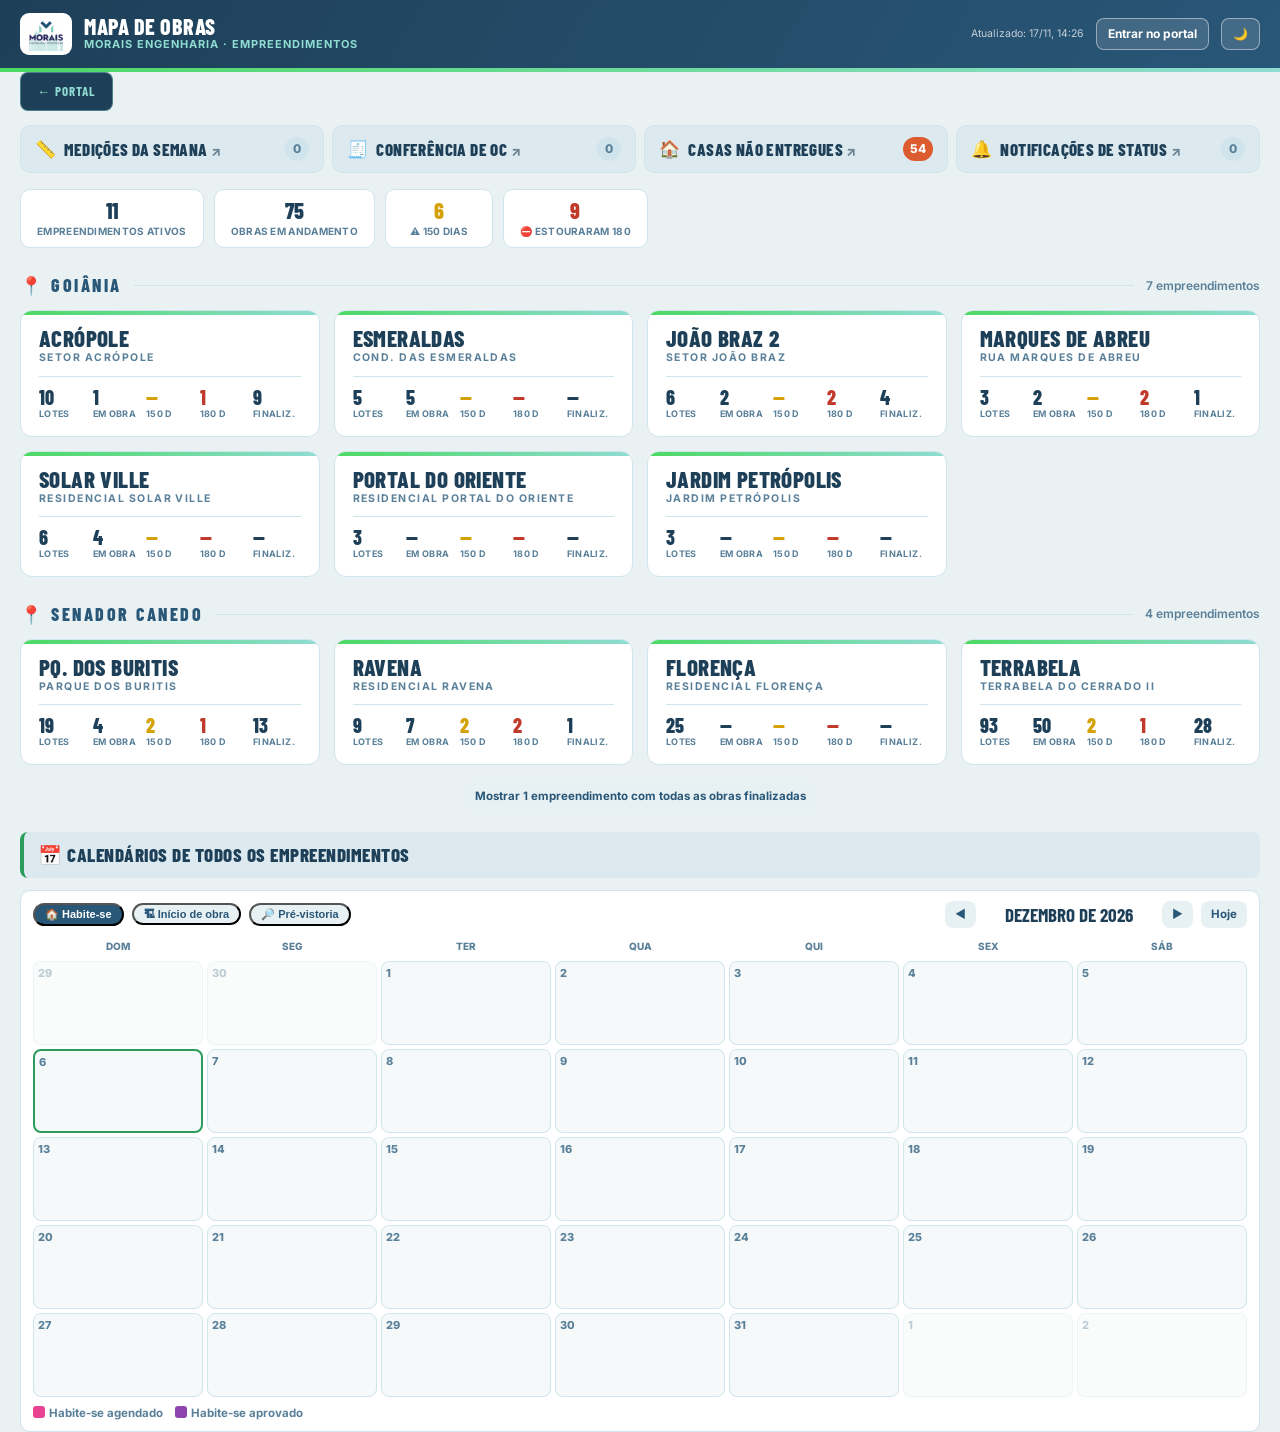
==== commit 4b7d1b04: "Índice: cada aba abre a lista em outra janela; OC aprovada que o robô vai voltar mostra "vai para Ag" ====
--- a/index.html
+++ b/index.html
@@ -10,7 +10,7 @@
 <title>Empreendimentos · Mapa de Obras · Morais</title>
 <link rel="preconnect" href="https://fonts.googleapis.com">
 <link href="https://fonts.googleapis.com/css2?family=Barlow+Condensed:wght@600;700;800&family=Inter:wght@400;500;600;700;800&display=swap" rel="stylesheet">
-<link rel="stylesheet" href="mapa.css?v=7">
+<link rel="stylesheet" href="mapa.css?v=8">
 </head>
 <body>
 <header><div class="wrap hbar">
@@ -30,7 +30,7 @@
        escolhido; quem entra com o login de engenheiro já cai nas DELE, na 1ª aba com pendência. -->
   <nav class="abas-topo" id="abas" role="tablist">
     <button type="button" role="tab" data-aba="med" onclick="MapaObras.aba('med')"><span class="ab-ic">📏</span><span class="ab-t">Medições da semana</span><span class="ab-n zero" id="med-n">0</span></button>
-    <button type="button" role="tab" data-aba="oc" onclick="MapaObras.aba('oc')"><span class="ab-ic">🧾</span><span class="ab-t">Conferência de compras</span><span class="ab-n zero" id="oc-n">0</span></button>
+    <button type="button" role="tab" data-aba="oc" onclick="MapaObras.aba('oc')"><span class="ab-ic">🧾</span><span class="ab-t" title="Conferência de compras (OC)">Conferência de OC</span><span class="ab-n zero" id="oc-n">0</span></button>
     <button type="button" role="tab" data-aba="ent" onclick="MapaObras.aba('ent')"><span class="ab-ic">🏠</span><span class="ab-t" title="Casas vendidas e não entregues">Casas não entregues</span><span class="ab-n zero" id="ent-n">0</span></button>
     <button type="button" role="tab" data-aba="notif" onclick="MapaObras.aba('notif')"><span class="ab-ic">🔔</span><span class="ab-t">Notificações de status</span><span class="ab-n zero" id="notif-n">0</span></button>
   </nav>
@@ -76,6 +76,6 @@
   { arq: "terrabela.html", setor: "TERRABELA DO CERRADO",  nome: "Terrabela",        sub: "Terrabela do Cerrado II",  cidade: "Senador Canedo", chaves: ["TERRABELA"] }
 ];
 </script>
-<script src="mapa.js?v=9"></script>
+<script src="mapa.js?v=10"></script>
 </body>
 </html>
--- a/mapa.css
+++ b/mapa.css
@@ -383,3 +383,9 @@
 .oc-desf{font-size:11.5px;color:var(--text3);align-self:center;text-decoration:underline}
 @media(max-width:900px){ .abas-topo{grid-template-columns:repeat(2,minmax(0,1fr))} .abas-topo button{border-radius:10px;border-bottom:1px solid var(--border2)} .abas-topo button.on{border-color:var(--verde)} .aba-pn{border-radius:10px;margin-top:8px} }
 @media(max-width:640px){ .abas-topo button{font-size:15px;padding:9px 10px} }
+/* 17/11 (tarde): na página principal as abas só ABREM a lista em outra janela; a janela da lista mostra só a lista */
+body:not(.modo-lista) .abas-topo{margin-bottom:16px}
+body:not(.modo-lista) .abas-topo button{opacity:1;border-radius:10px;border-bottom:1px solid var(--border2)}
+body:not(.modo-lista) .abas-topo button:hover{border-color:var(--verde);box-shadow:inset 0 3px 0 var(--verde)}
+body:not(.modo-lista) .abas-topo .ab-t::after{content:" ↗";font-size:13px;opacity:.6}
+body.modo-lista #resumo,body.modo-lista #conteudo,body.modo-lista .sec,body.modo-lista #cal{display:none!important}
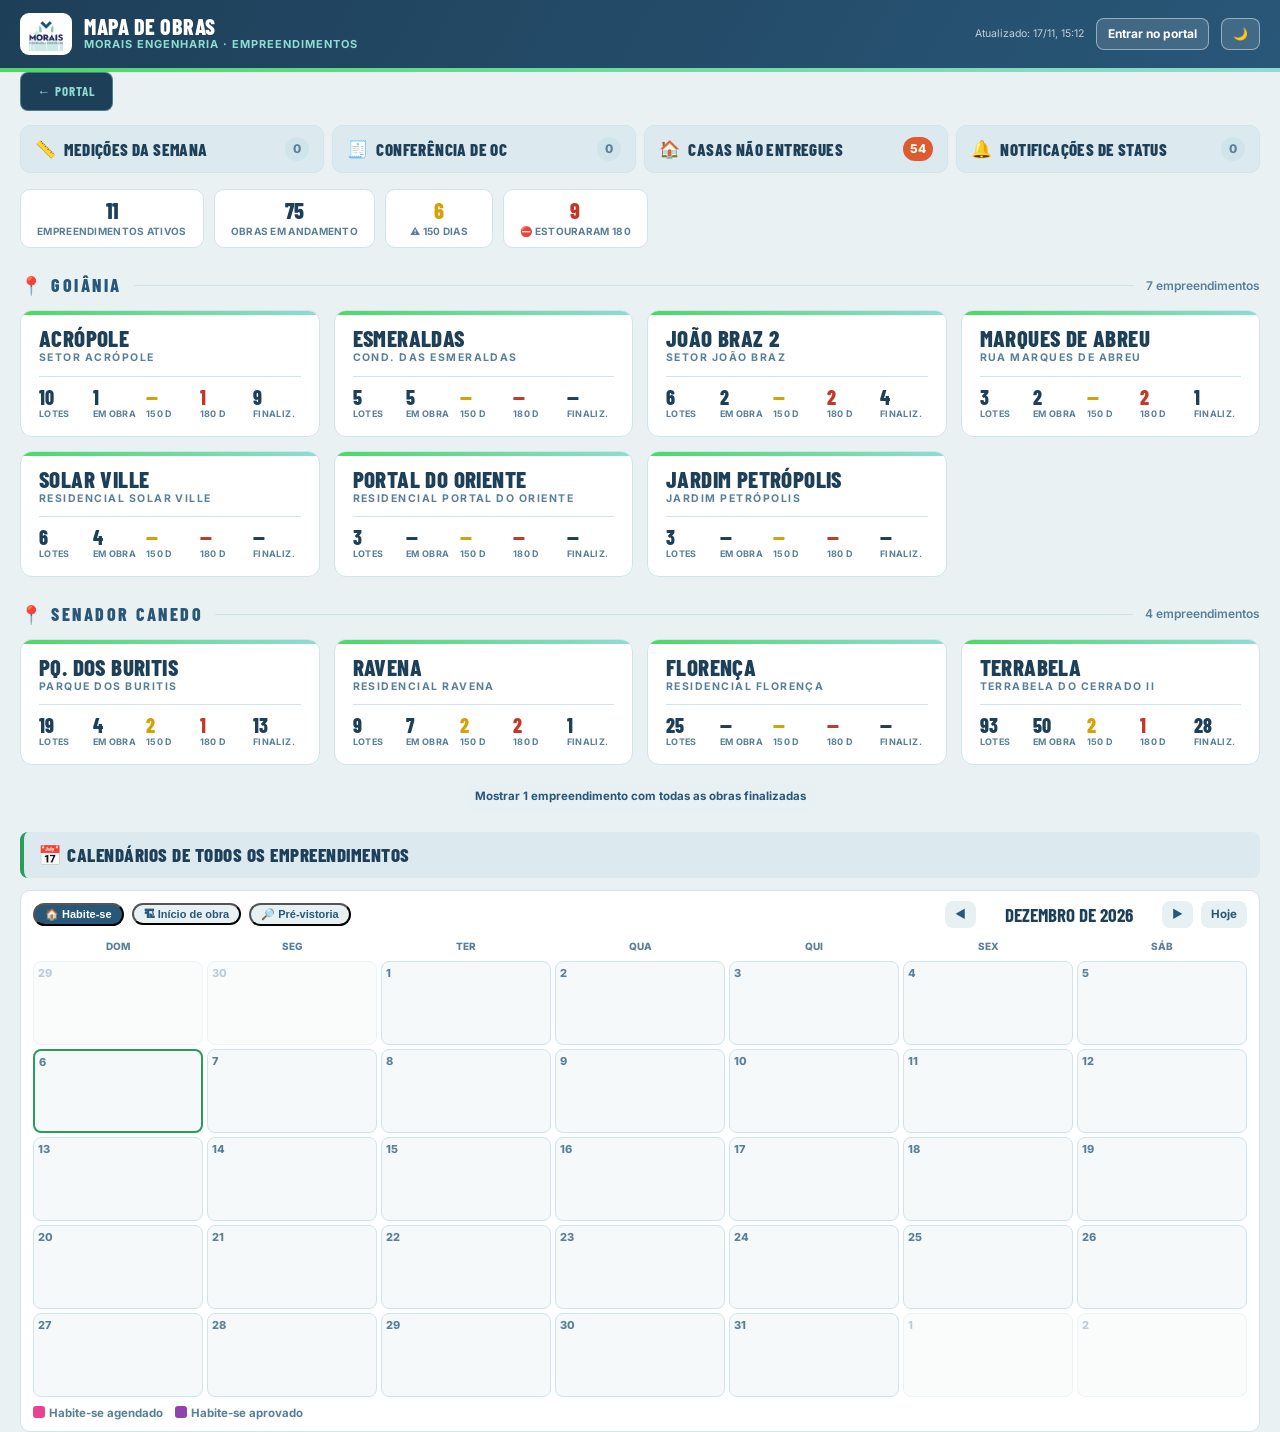
==== commit 24c30ee0: "Índice: a aba abre a lista na mesma janela (sobrescreve), com "← Mapa de Obras" para voltar Co-Autho" ====
--- a/index.html
+++ b/index.html
@@ -10,7 +10,7 @@
 <title>Empreendimentos · Mapa de Obras · Morais</title>
 <link rel="preconnect" href="https://fonts.googleapis.com">
 <link href="https://fonts.googleapis.com/css2?family=Barlow+Condensed:wght@600;700;800&family=Inter:wght@400;500;600;700;800&display=swap" rel="stylesheet">
-<link rel="stylesheet" href="mapa.css?v=8">
+<link rel="stylesheet" href="mapa.css?v=9">
 </head>
 <body>
 <header><div class="wrap hbar">
@@ -24,6 +24,7 @@
 <main class="wrap">
   <div class="crumb">
     <a class="btn-voltar" href="https://devmoraiseng.github.io/PORTAL-MORAIS/">← Portal</a>
+    <a class="btn-voltar so-lista" href="index.html">← Mapa de Obras</a>
     <span class="pill" id="fila" style="display:none"></span>
   </div>
   <!-- 17/11/26: as 4 listas viraram ABAS no topo. Cada aba mostra o que está em aberto do engenheiro
@@ -76,6 +77,6 @@
   { arq: "terrabela.html", setor: "TERRABELA DO CERRADO",  nome: "Terrabela",        sub: "Terrabela do Cerrado II",  cidade: "Senador Canedo", chaves: ["TERRABELA"] }
 ];
 </script>
-<script src="mapa.js?v=10"></script>
+<script src="mapa.js?v=11"></script>
 </body>
 </html>
--- a/mapa.css
+++ b/mapa.css
@@ -387,5 +387,6 @@
 body:not(.modo-lista) .abas-topo{margin-bottom:16px}
 body:not(.modo-lista) .abas-topo button{opacity:1;border-radius:10px;border-bottom:1px solid var(--border2)}
 body:not(.modo-lista) .abas-topo button:hover{border-color:var(--verde);box-shadow:inset 0 3px 0 var(--verde)}
-body:not(.modo-lista) .abas-topo .ab-t::after{content:" ↗";font-size:13px;opacity:.6}
 body.modo-lista #resumo,body.modo-lista #conteudo,body.modo-lista .sec,body.modo-lista #cal{display:none!important}
+.so-lista{display:none}
+body.modo-lista .so-lista{display:inline-flex;margin-left:8px}
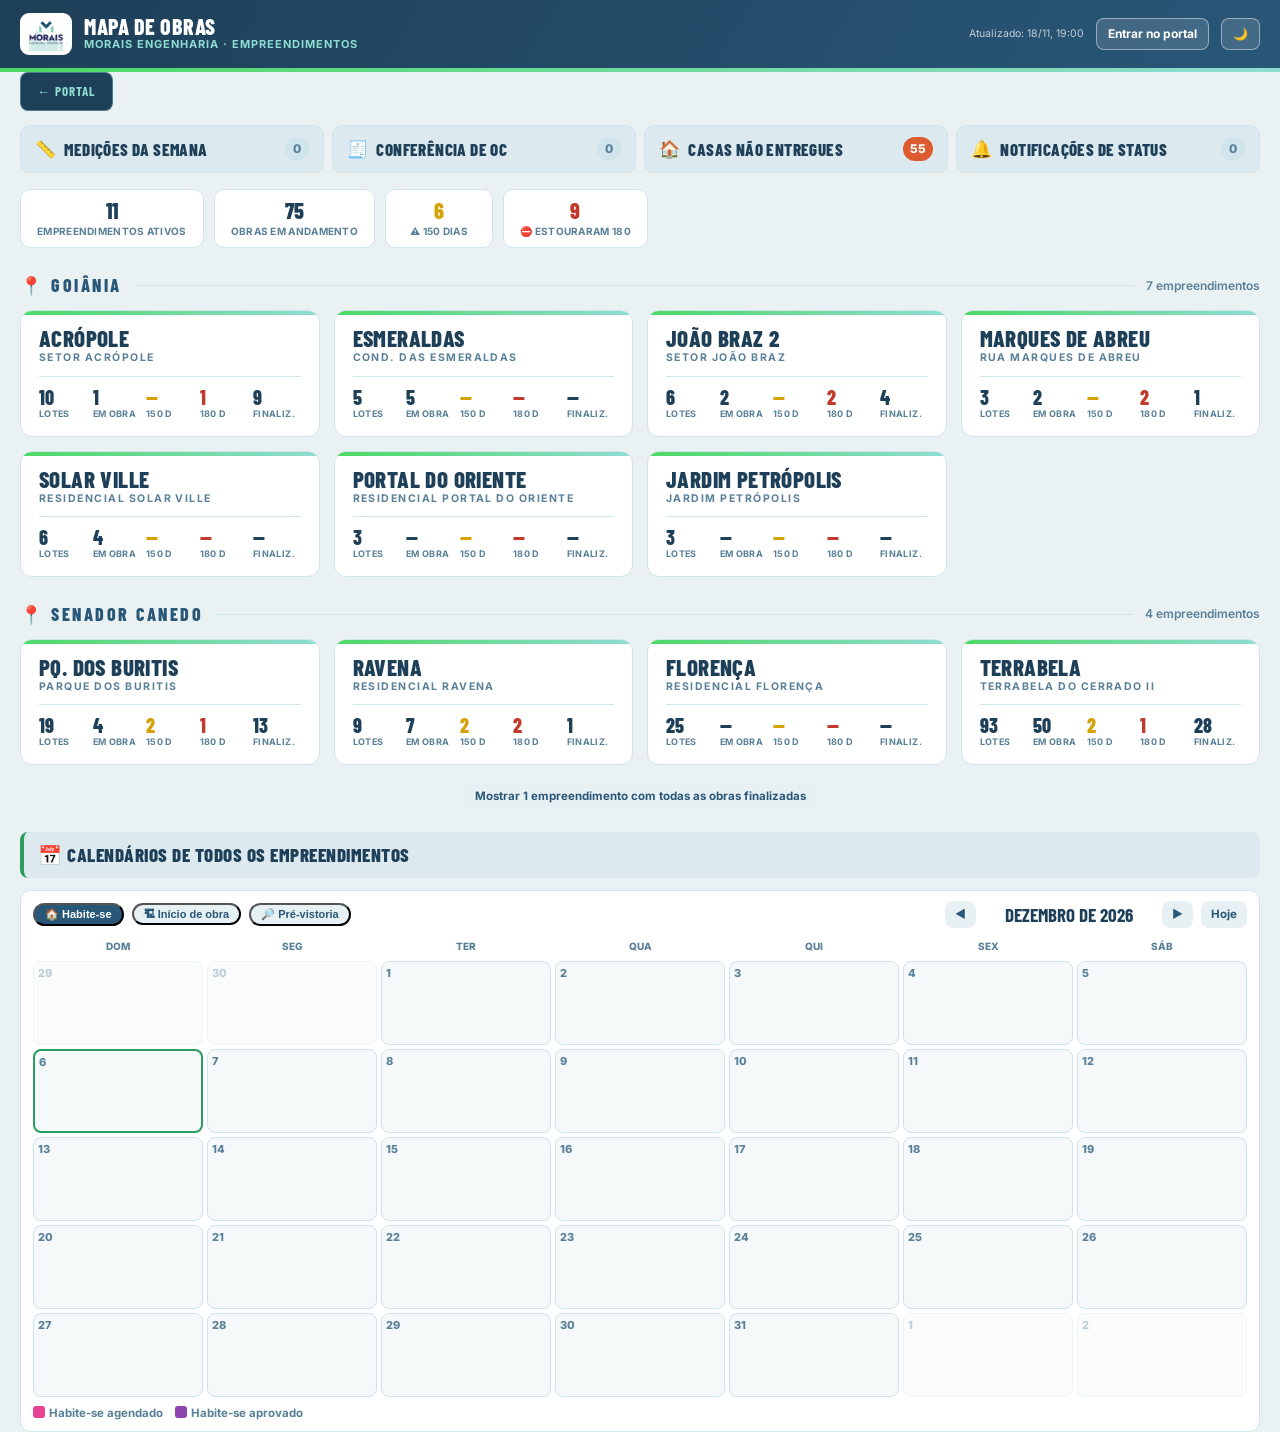
==== commit 423aeb20: "Mapa de Obras: offline completo (v33) - sw.js: cache proprio (PAG) para as paginas de setor e mapas " ====
--- a/index.html
+++ b/index.html
@@ -10,7 +10,7 @@
 <title>Empreendimentos · Mapa de Obras · Morais</title>
 <link rel="preconnect" href="https://fonts.googleapis.com">
 <link href="https://fonts.googleapis.com/css2?family=Barlow+Condensed:wght@600;700;800&family=Inter:wght@400;500;600;700;800&display=swap" rel="stylesheet">
-<link rel="stylesheet" href="mapa.css?v=9">
+<link rel="stylesheet" href="mapa.css?v=10">
 </head>
 <body>
 <header><div class="wrap hbar">
@@ -77,6 +77,6 @@
   { arq: "terrabela.html", setor: "TERRABELA DO CERRADO",  nome: "Terrabela",        sub: "Terrabela do Cerrado II",  cidade: "Senador Canedo", chaves: ["TERRABELA"] }
 ];
 </script>
-<script src="mapa.js?v=11"></script>
+<script src="mapa.js?v=12"></script>
 </body>
 </html>
--- a/mapa.css
+++ b/mapa.css
@@ -390,3 +390,15 @@
 body.modo-lista #resumo,body.modo-lista #conteudo,body.modo-lista .sec,body.modo-lista #cal{display:none!important}
 .so-lista{display:none}
 body.modo-lista .so-lista{display:inline-flex;margin-left:8px}
+
+/* 18/11/26 — offline completo: fila à vista e "baixar tudo" */
+.crumb #fila{cursor:pointer;padding:7px 12px}
+.crumb #fila.alerta{background:#dc5b2f;color:#fff}
+.pill.offl{border:0;font:inherit;font-size:11px;font-weight:700;cursor:pointer;padding:7px 12px;white-space:normal;text-align:left;max-width:100%}
+.pill.offl:disabled{cursor:default}
+.pill.offl.ok{background:transparent;color:var(--text3);font-weight:600;padding-left:2px}
+.pill.offl.baixando{opacity:.85}
+body.modo-lista .pill.offl{display:none}
+@media(hover:none){ .crumb #fila,.pill.offl:not(.ok){min-height:44px;display:inline-flex;align-items:center;font-size:12.5px} }
+
+a.bt{text-decoration:none;display:inline-block}
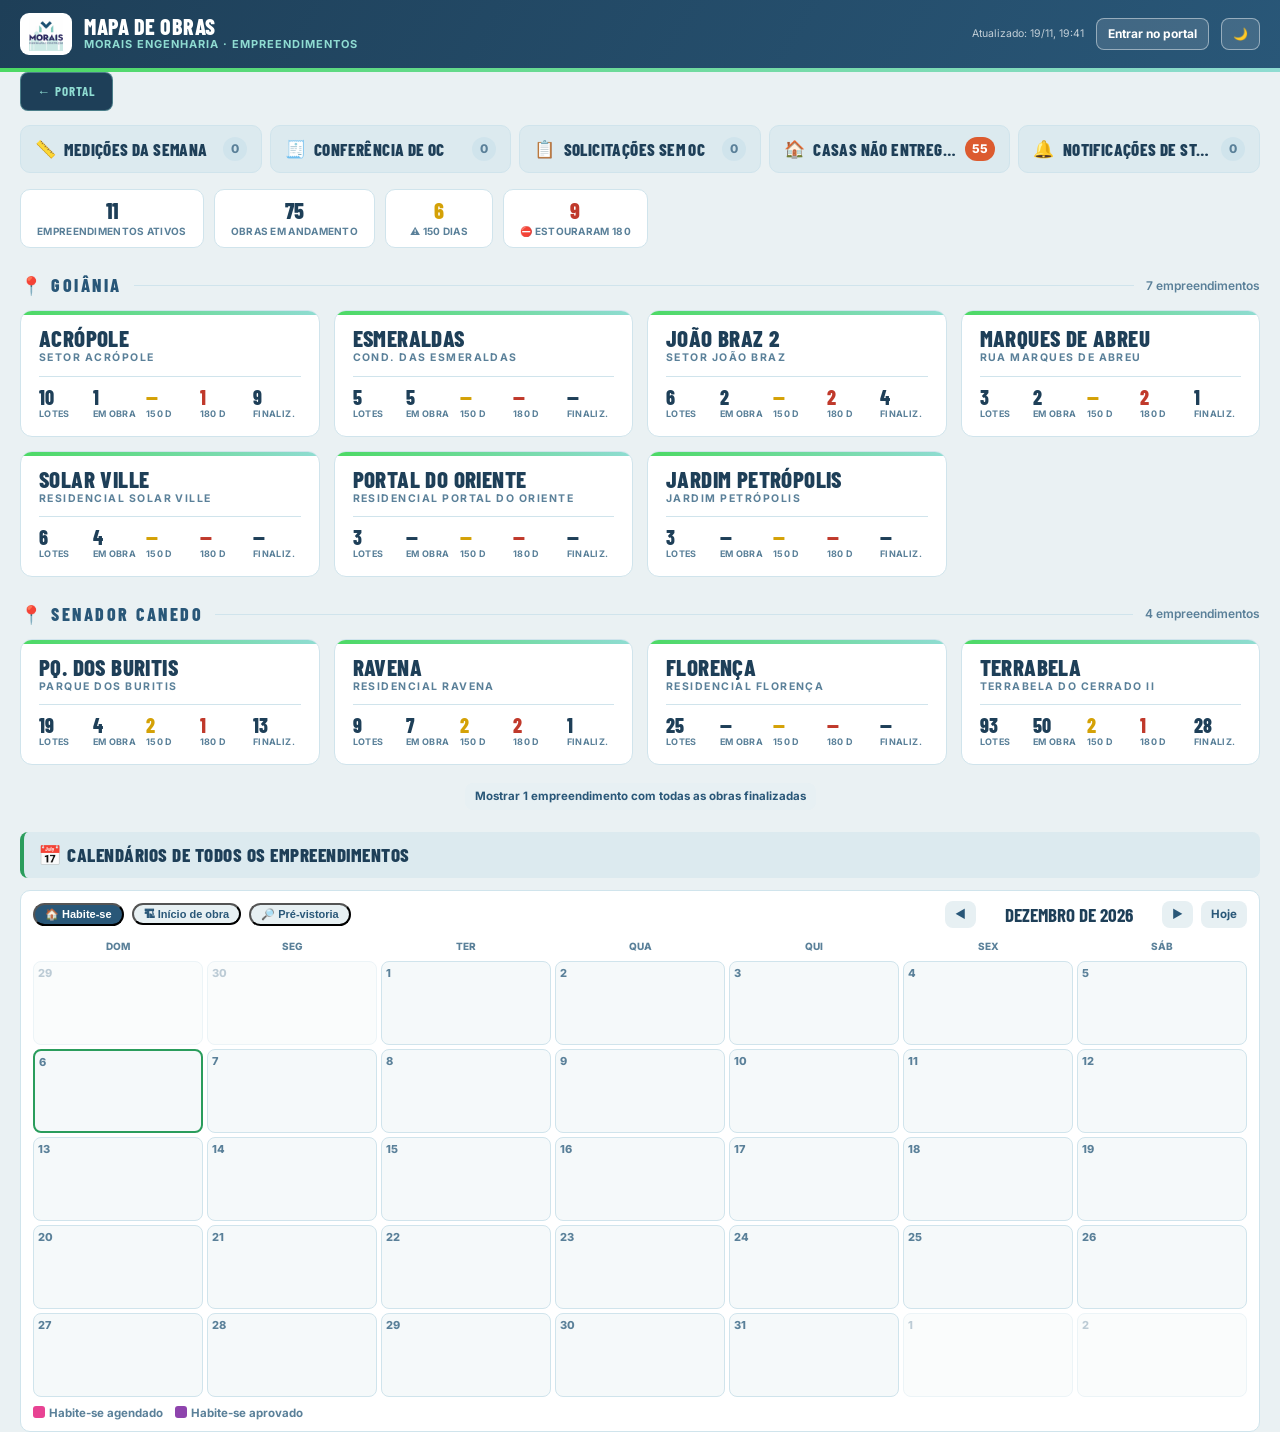
==== commit 098e5016: "Mapa de Obras: filtro de fornecedor e data da solicitação na Conferência de OC; aba Solicitações sem" ====
--- a/index.html
+++ b/index.html
@@ -10,7 +10,7 @@
 <title>Empreendimentos · Mapa de Obras · Morais</title>
 <link rel="preconnect" href="https://fonts.googleapis.com">
 <link href="https://fonts.googleapis.com/css2?family=Barlow+Condensed:wght@600;700;800&family=Inter:wght@400;500;600;700;800&display=swap" rel="stylesheet">
-<link rel="stylesheet" href="mapa.css?v=10">
+<link rel="stylesheet" href="mapa.css?v=11">
 </head>
 <body>
 <header><div class="wrap hbar">
@@ -27,11 +27,12 @@
     <a class="btn-voltar so-lista" href="index.html">← Mapa de Obras</a>
     <span class="pill" id="fila" style="display:none"></span>
   </div>
-  <!-- 17/11/26: as 4 listas viraram ABAS no topo. Cada aba mostra o que está em aberto do engenheiro
+  <!-- 17/11/26: as listas viraram ABAS no topo (19/11: + Solicitações sem OC). Cada aba mostra o que está em aberto do engenheiro
        escolhido; quem entra com o login de engenheiro já cai nas DELE, na 1ª aba com pendência. -->
   <nav class="abas-topo" id="abas" role="tablist">
     <button type="button" role="tab" data-aba="med" onclick="MapaObras.aba('med')"><span class="ab-ic">📏</span><span class="ab-t">Medições da semana</span><span class="ab-n zero" id="med-n">0</span></button>
     <button type="button" role="tab" data-aba="oc" onclick="MapaObras.aba('oc')"><span class="ab-ic">🧾</span><span class="ab-t" title="Conferência de compras (OC)">Conferência de OC</span><span class="ab-n zero" id="oc-n">0</span></button>
+    <button type="button" role="tab" data-aba="sol" onclick="MapaObras.aba('sol')"><span class="ab-ic">📋</span><span class="ab-t" title="Solicitações de Bancada, Janela, Calhas/Rufos e Portão ainda sem OC">Solicitações sem OC</span><span class="ab-n zero" id="sol-n">0</span></button>
     <button type="button" role="tab" data-aba="ent" onclick="MapaObras.aba('ent')"><span class="ab-ic">🏠</span><span class="ab-t" title="Casas vendidas e não entregues">Casas não entregues</span><span class="ab-n zero" id="ent-n">0</span></button>
     <button type="button" role="tab" data-aba="notif" onclick="MapaObras.aba('notif')"><span class="ab-ic">🔔</span><span class="ab-t">Notificações de status</span><span class="ab-n zero" id="notif-n">0</span></button>
   </nav>
@@ -41,6 +42,9 @@
   </section>
   <section class="aba-pn" data-pn="oc" style="display:none">
     <div class="med" id="oc"><div class="vazio" style="border:0"><span class="load"></span> Carregando…</div></div>
+  </section>
+  <section class="aba-pn" data-pn="sol" style="display:none">
+    <div class="med" id="sol"><div class="vazio" style="border:0"><span class="load"></span> Carregando…</div></div>
   </section>
   <section class="aba-pn" data-pn="ent" style="display:none">
     <div class="aba-sub">Casas vendidas que ainda não foram entregues <span class="dir" id="ent-chips"></span></div>
@@ -77,6 +81,6 @@
   { arq: "terrabela.html", setor: "TERRABELA DO CERRADO",  nome: "Terrabela",        sub: "Terrabela do Cerrado II",  cidade: "Senador Canedo", chaves: ["TERRABELA"] }
 ];
 </script>
-<script src="mapa.js?v=12"></script>
+<script src="mapa.js?v=13"></script>
 </body>
 </html>
--- a/mapa.css
+++ b/mapa.css
@@ -363,7 +363,7 @@
 .oc-nf-chip{background:#c0392b;margin-top:4px}
 
 /* 17/11/26: as 4 listas do índice viraram abas no topo (cada uma com o que está em aberto do engenheiro) */
-.abas-topo{display:grid;grid-template-columns:repeat(4,minmax(0,1fr));gap:8px;margin:14px 0 0}
+.abas-topo{display:grid;grid-template-columns:repeat(5,minmax(0,1fr));gap:8px;margin:14px 0 0}
 .abas-topo button{display:flex;align-items:center;gap:8px;min-width:0;cursor:pointer;text-align:left;
   background:var(--bg3);color:var(--azul-esc);border:1px solid var(--border2);border-bottom:0;border-radius:10px 10px 0 0;
   padding:11px 14px;font-family:'Barlow Condensed',Inter,sans-serif;font-size:17px;font-weight:800;text-transform:uppercase;letter-spacing:.4px;opacity:.72}
@@ -402,3 +402,9 @@
 @media(hover:none){ .crumb #fila,.pill.offl:not(.ok){min-height:44px;display:inline-flex;align-items:center;font-size:12.5px} }
 
 a.bt{text-decoration:none;display:inline-block}
+
+/* 19/11: aba Solicitações sem OC — nome dos itens quebra a linha em vez de esticar a tabela */
+.sol-itens{min-width:180px;max-width:360px;white-space:normal;word-break:break-word}
+@media(max-width:640px){ .sol-itens{min-width:0;max-width:none} }
+/* 19/11: conferência de celular — filtros e o SIM com alvo de toque de 44 px e fonte de 16 px (o iPhone não dá zoom) */
+@media(max-width:640px){ .med-barra .en-sel select{min-height:44px;font-size:16px} .oc-bts .oc-sim{min-height:44px;min-width:64px;font-size:15px} }
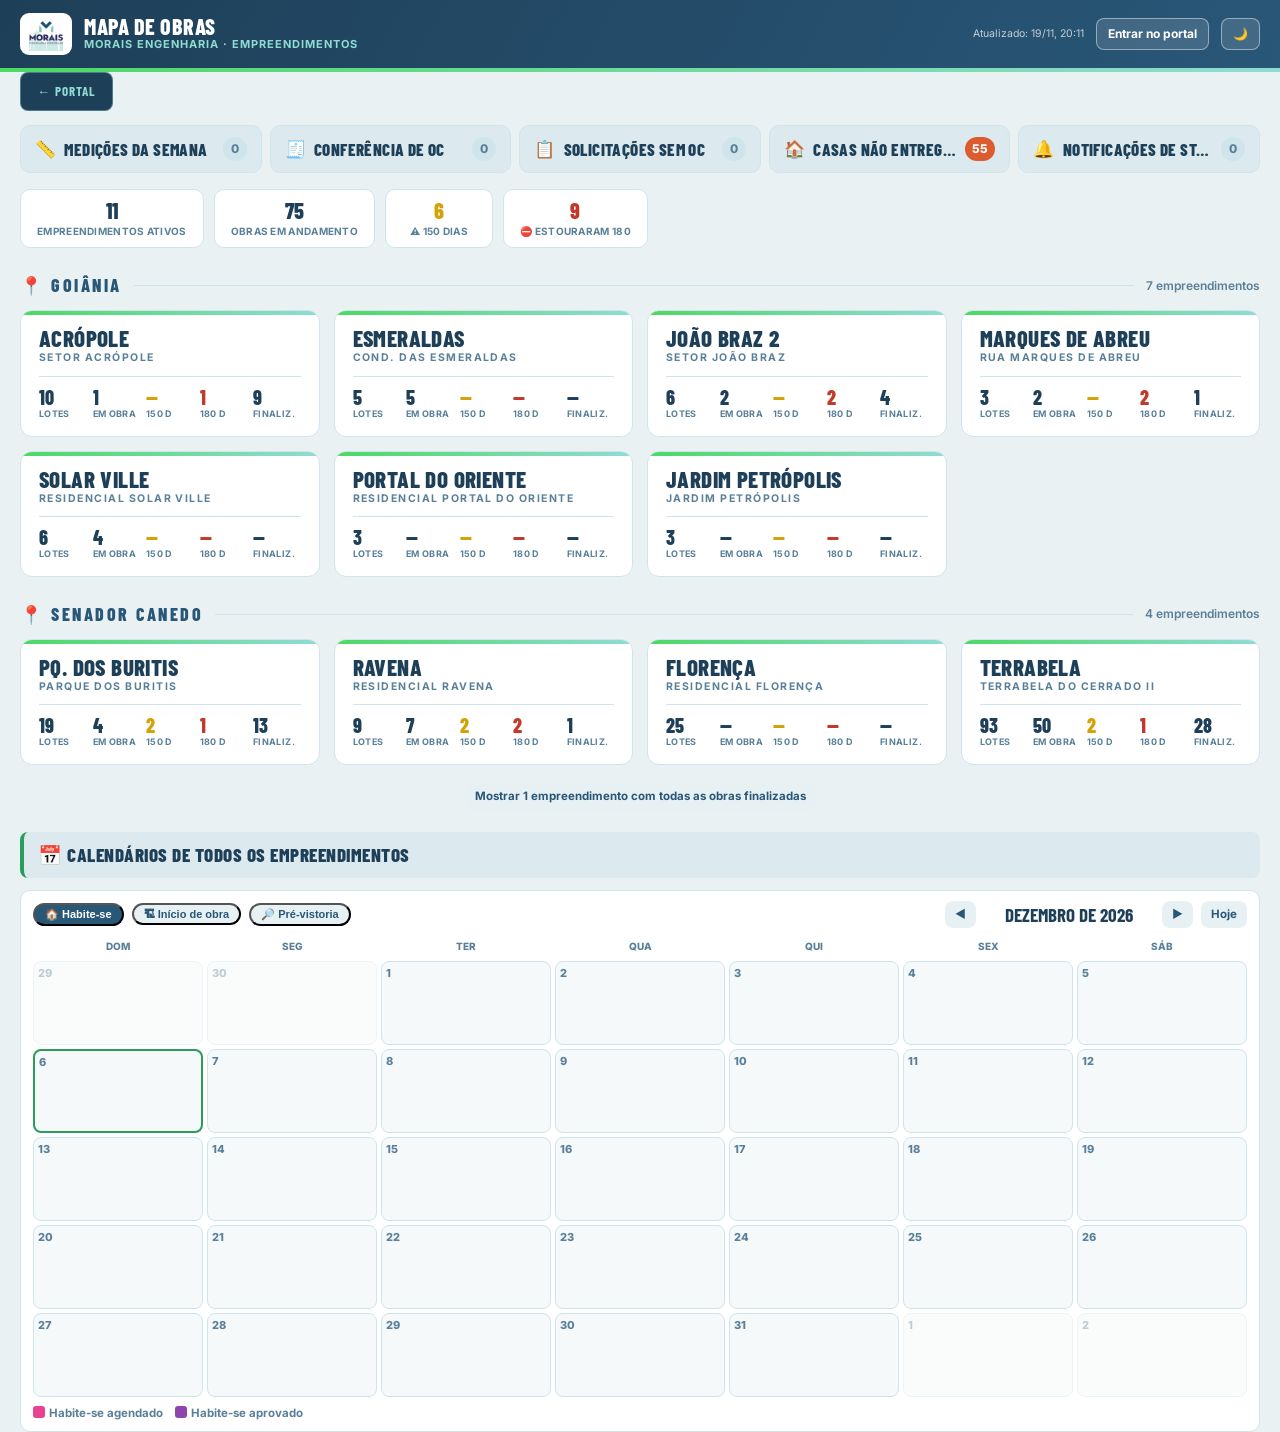
==== commit d23c9af3: "Reparos da pre-vistoria: coluna Atividade criada (inicio do contador) Mostra a data de onde o contad" ====
--- a/index.html
+++ b/index.html
@@ -81,6 +81,6 @@
   { arq: "terrabela.html", setor: "TERRABELA DO CERRADO",  nome: "Terrabela",        sub: "Terrabela do Cerrado II",  cidade: "Senador Canedo", chaves: ["TERRABELA"] }
 ];
 </script>
-<script src="mapa.js?v=13"></script>
+<script src="mapa.js?v=14"></script>
 </body>
 </html>
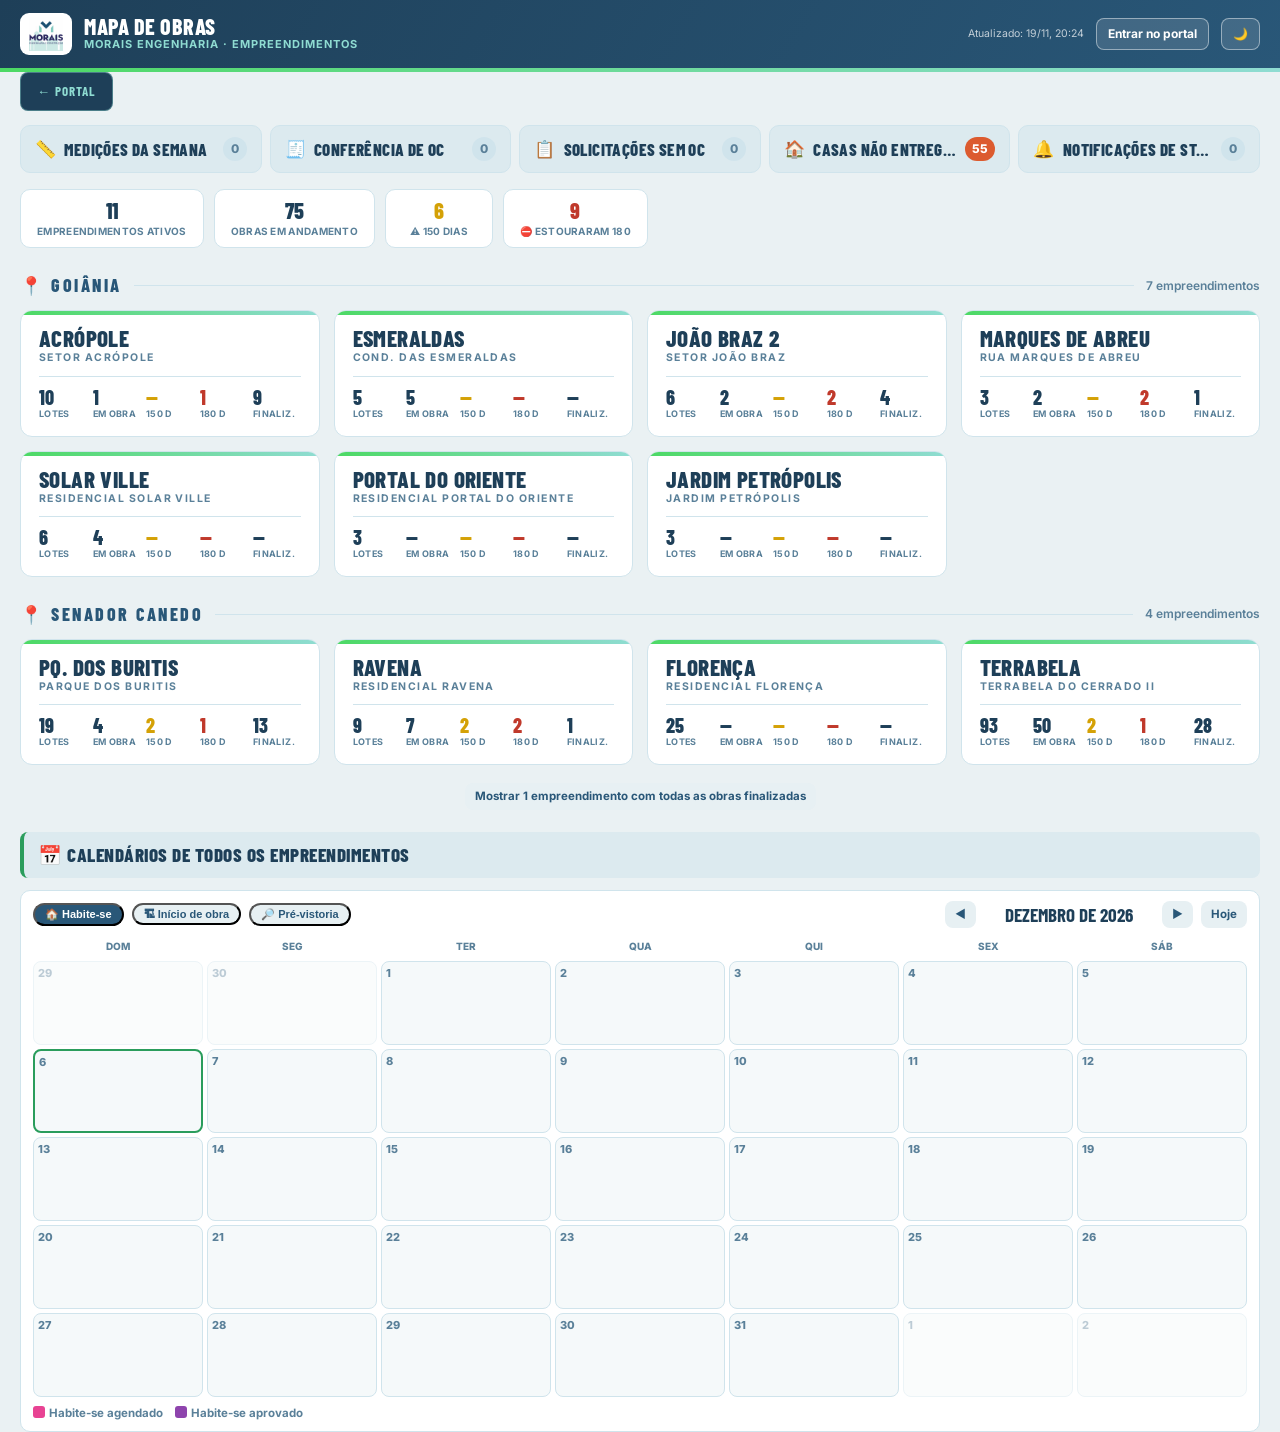
==== commit 89015f5b: "Mapa de Obras: textos de ajuda com as regras novas das solicitações e a Ideia Calhas 19/11 (dono): a" ====
--- a/index.html
+++ b/index.html
@@ -81,6 +81,6 @@
   { arq: "terrabela.html", setor: "TERRABELA DO CERRADO",  nome: "Terrabela",        sub: "Terrabela do Cerrado II",  cidade: "Senador Canedo", chaves: ["TERRABELA"] }
 ];
 </script>
-<script src="mapa.js?v=14"></script>
+<script src="mapa.js?v=15"></script>
 </body>
 </html>
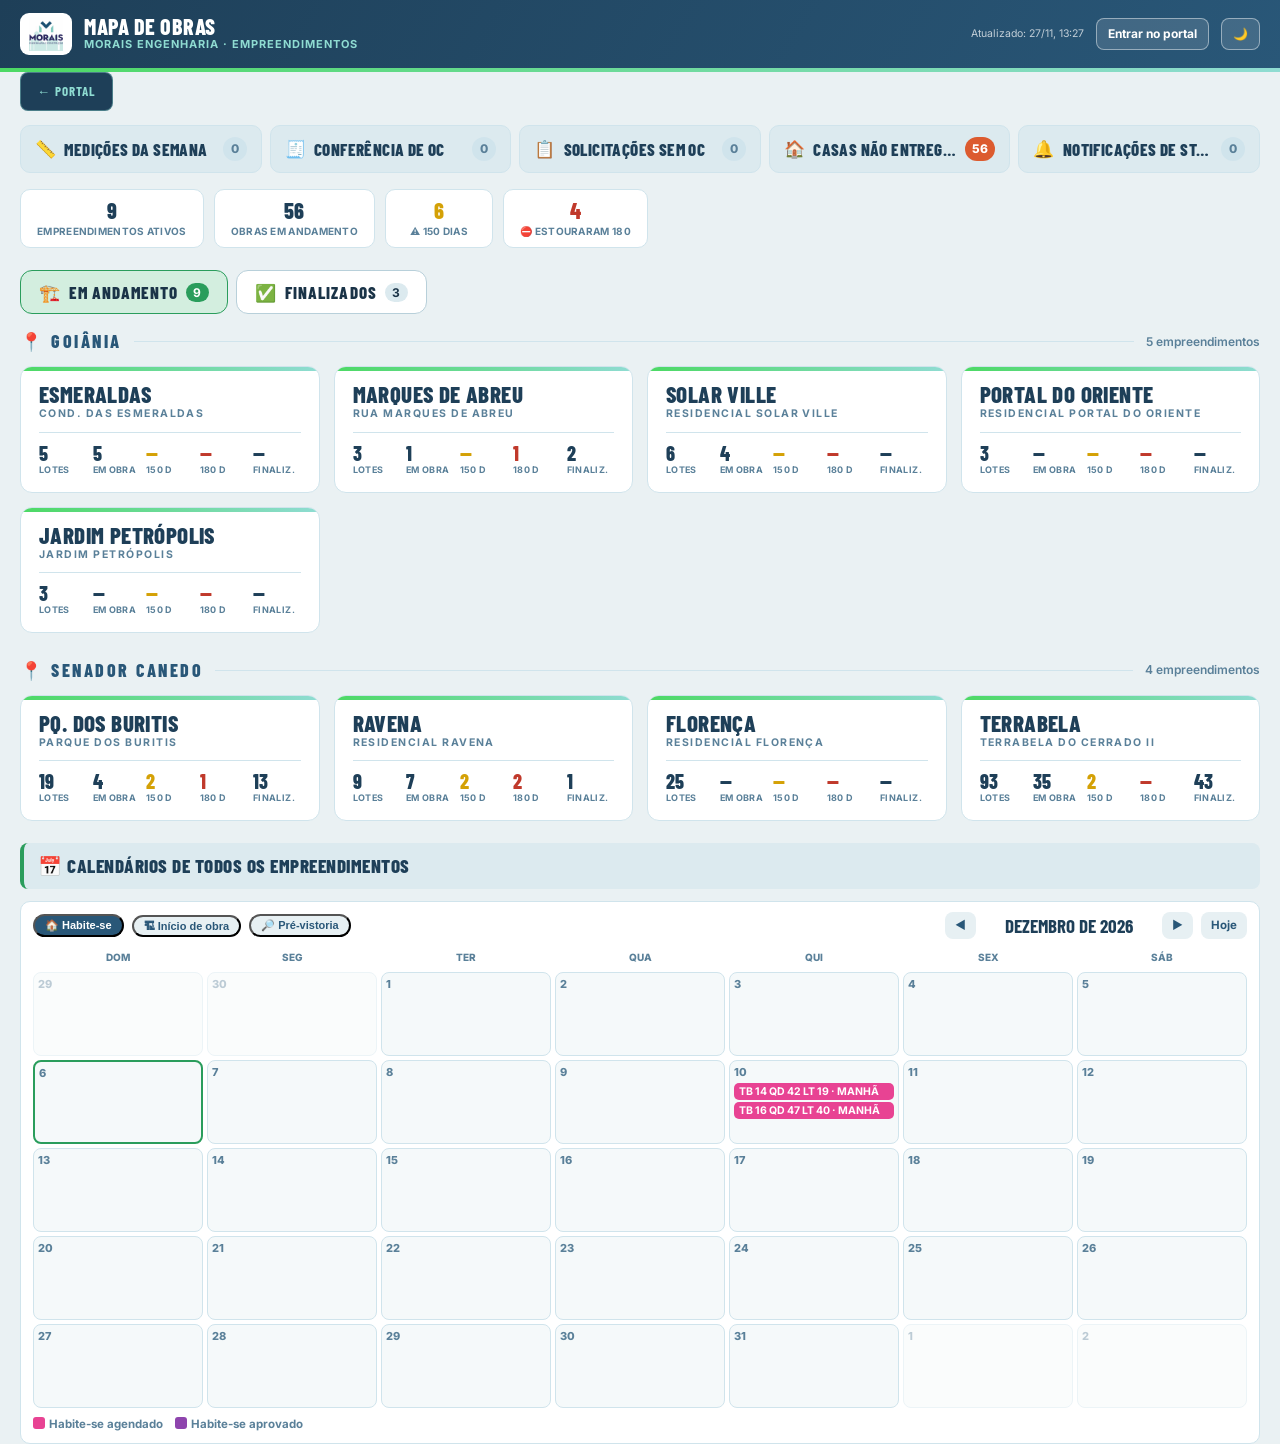
==== commit 428ab3cb: "Índice: empreendimentos em abas Em andamento e Finalizados No lugar do botão "Mostrar N empreendimen" ====
--- a/index.html
+++ b/index.html
@@ -10,7 +10,7 @@
 <title>Empreendimentos · Mapa de Obras · Morais</title>
 <link rel="preconnect" href="https://fonts.googleapis.com">
 <link href="https://fonts.googleapis.com/css2?family=Barlow+Condensed:wght@600;700;800&family=Inter:wght@400;500;600;700;800&display=swap" rel="stylesheet">
-<link rel="stylesheet" href="mapa.css?v=11">
+<link rel="stylesheet" href="mapa.css?v=12">
 </head>
 <body>
 <header><div class="wrap hbar">
@@ -81,6 +81,6 @@
   { arq: "terrabela.html", setor: "TERRABELA DO CERRADO",  nome: "Terrabela",        sub: "Terrabela do Cerrado II",  cidade: "Senador Canedo", chaves: ["TERRABELA"] }
 ];
 </script>
-<script src="mapa.js?v=15"></script>
+<script src="mapa.js?v=16"></script>
 </body>
 </html>
--- a/mapa.css
+++ b/mapa.css
@@ -262,6 +262,7 @@
 .cidade{display:flex;align-items:center;gap:12px;margin:24px 0 12px}
 .cidade .nm{font-family:'Barlow Condensed',sans-serif;font-size:18px;font-weight:800;letter-spacing:.14em;text-transform:uppercase;color:var(--azul)}
 html[data-tema="escuro"] .cidade .nm{color:var(--teal)}
+html[data-tema="escuro"] .emp-abas button b{background:#1c3b4d;color:#cfe6f2}
 .cidade .ln{flex:1;height:1px;background:var(--border2)}
 .cidade .ct{font-size:12px;color:var(--text3);font-weight:600}
 .grade-emp{display:grid;grid-template-columns:repeat(auto-fill,minmax(250px,1fr));gap:14px}
@@ -278,6 +279,17 @@
 .emp .nums b.r{color:var(--verm)}.emp .nums b.a{color:var(--amar)}
 .emp .nums span{font-size:9px;font-weight:700;letter-spacing:.04em;text-transform:uppercase;color:var(--text3);white-space:nowrap}
 .emp.fin{opacity:.6}
+/* 27/11/2026: abas Em andamento × Finalizados dos empreendimentos */
+.emp-abas{display:flex;gap:8px;flex-wrap:wrap;margin:22px 0 4px}
+.emp-abas button{display:inline-flex;align-items:center;gap:8px;min-height:44px;padding:8px 18px;border:1.5px solid var(--border);border-radius:12px;background:var(--sup);color:var(--text2);font:inherit;font-family:'Barlow Condensed',sans-serif;font-size:17px;font-weight:800;letter-spacing:.06em;text-transform:uppercase;cursor:pointer}
+.emp-abas button b{font-family:Inter,sans-serif;font-size:12px;min-width:22px;padding:1px 7px;border-radius:10px;background:var(--bg3,#e7f0f3);color:var(--text);text-align:center}
+.emp-abas button.on{border-color:var(--verde);background:rgba(76,217,100,.14);color:var(--text)}
+.emp-abas button.on b{background:var(--verde);color:#fff}
+.emp-abas button:disabled{opacity:.45;cursor:default}
+.emp-abas+.cidade,.emp-abas+.vazio+.cidade{margin-top:14px}
+.emp-abas~.grade-emp .emp.fin{opacity:1}
+.emp-abas button i{font-style:normal}
+@media(max-width:640px){ .emp-abas{display:grid;grid-template-columns:1fr 1fr} .emp-abas button{justify-content:center;gap:6px;padding:8px 6px;font-size:15px;white-space:nowrap} .emp-abas button i{display:none} }
 .tooltip{position:fixed;z-index:999;background:#10283a;color:#fff;border-radius:8px;padding:7px 10px;font-size:12px;pointer-events:none;display:none;max-width:280px;box-shadow:0 6px 18px rgba(0,0,0,.3)}
 .toast{position:fixed;left:50%;bottom:22px;transform:translateX(-50%) translateY(120px);background:#1f3b57;color:#fff;padding:10px 16px;border-radius:10px;font-size:13px;font-weight:600;z-index:9999;transition:transform .25s;box-shadow:0 6px 18px rgba(0,0,0,.25);max-width:92vw}
 .toast.on{transform:translateX(-50%) translateY(0)}
